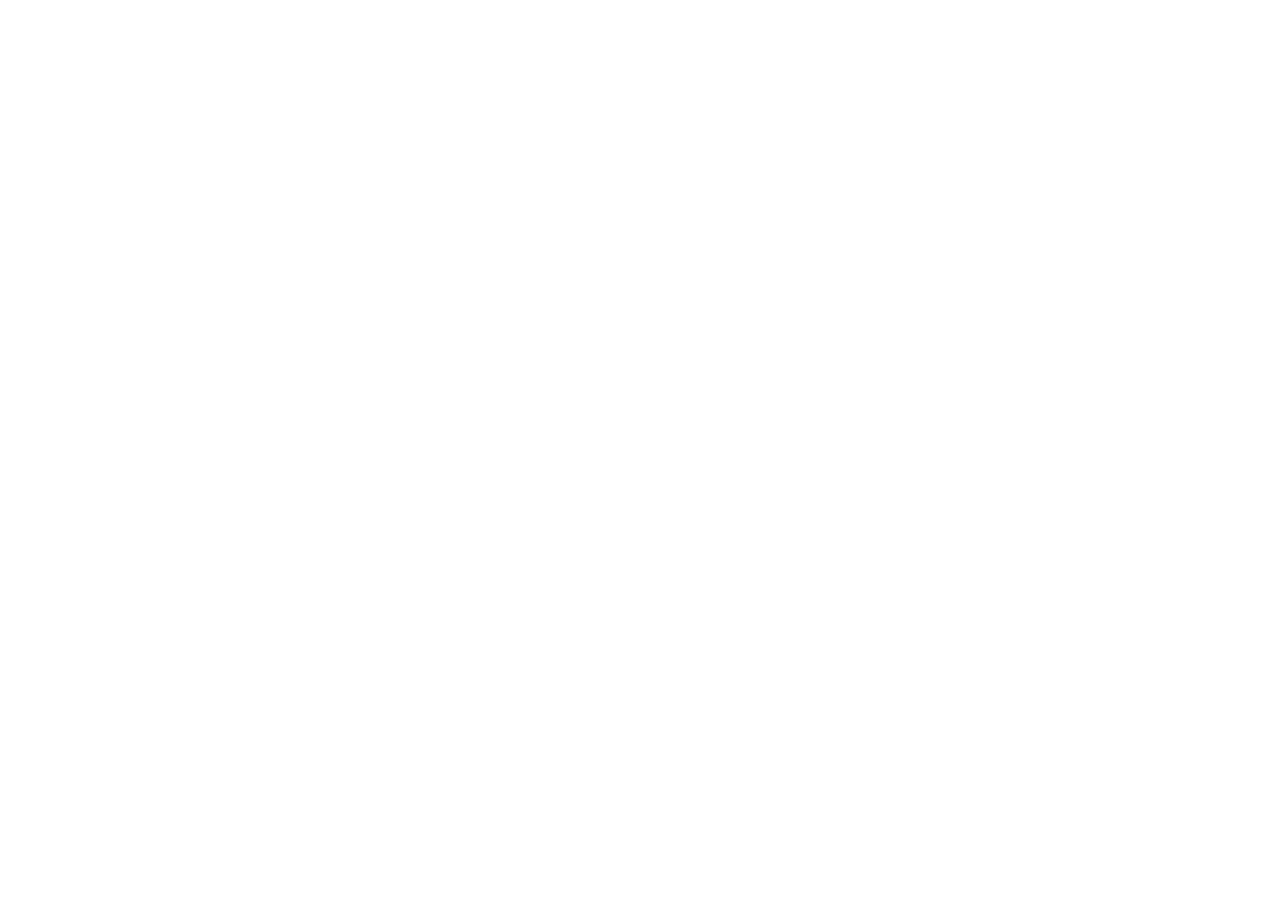
==== index.html @ 3c035874 "大事件项目初始化2" ====
<!DOCTYPE html>
<html lang="en">

<head>
    <meta charset="UTF-8">
    <meta name="viewport" content="width=device-width, initial-scale=1.0">
    <title>大事件之后台首页</title>
</head>

<body>

</body>

</html>
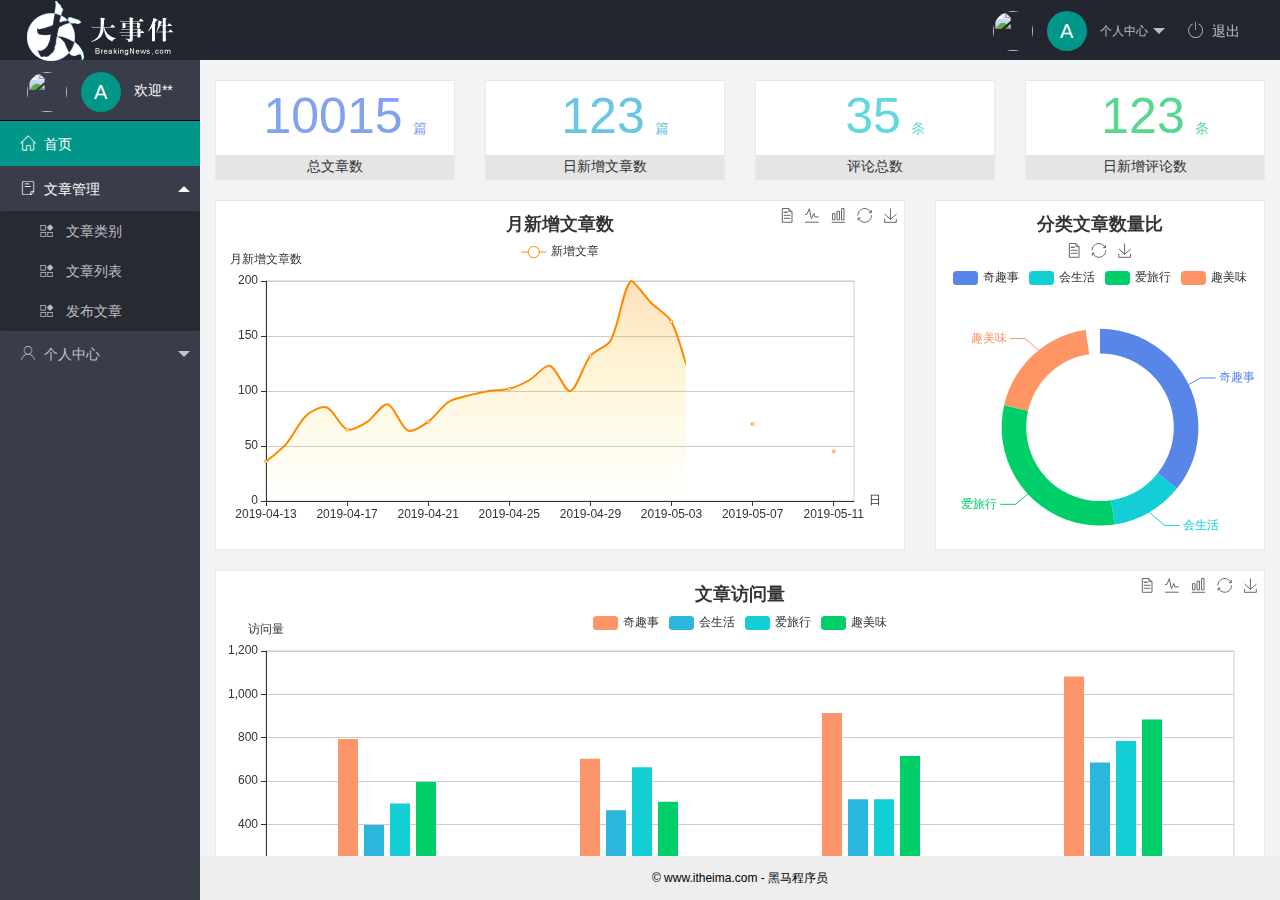
==== commit 5c7ba677: "后台首页完成" ====
--- a/index.html
+++ b/index.html
@@ -1,14 +1,91 @@
 <!DOCTYPE html>
-<html lang="en">
+<html>
 
 <head>
-    <meta charset="UTF-8">
-    <meta name="viewport" content="width=device-width, initial-scale=1.0">
-    <title>大事件之后台首页</title>
+  <meta charset="utf-8">
+  <meta name="viewport" content="width=device-width, initial-scale=1, maximum-scale=1">
+  <title>大事件之后台首页</title>
+  <!-- 导入layui的css -->
+  <link rel="stylesheet" href="/assets/lib/layui/css/layui.css">
+  <!-- 导入icon图标 -->
+  <link rel="stylesheet" href="/assets/fonts/iconfont.css">
+  <!-- 导入自己的css -->
+  <link rel="stylesheet" href="/assets/css/index.css">
 </head>
 
-<body>
+<body class="layui-layout-body">
+  <div class="layui-layout layui-layout-admin">
+    <div class="layui-header">
+      <div class="layui-logo">
+        <img src="/assets/images/logo.png" alt="">
+      </div>
+      <!-- 头部区域（可配合layui已有的水平导航） -->
 
+      <ul class="layui-nav layui-layout-right">
+        <li class="layui-nav-item">
+          <a href="javascript:;" class="userinfo">
+            <img src="http://t.cn/RCzsdCq" class="layui-nav-img">
+            <span class="text-avatar">A</span>
+            个人中心
+          </a>
+          <dl class="layui-nav-child">
+            <dd><a href="">基本资料</a></dd>
+            <dd><a href="">更换头像</a></dd>
+            <dd><a href="">重置密码</a></dd>
+          </dl>
+        </li>
+        <li class="layui-nav-item"><a href="javascript:;" id="btnLogout"><span
+              class="iconfont icon-tuichu"></span>退出</a></li>
+      </ul>
+    </div>
+
+    <div class="layui-side layui-bg-black">
+      <div class="layui-side-scroll">
+        <!-- 左侧导航区域（可配合layui已有的垂直导航） -->
+        <ul class="layui-nav layui-nav-tree" lay-shrink="all">
+          <div href="javascript:;" class="userinfo">
+            <img src="http://t.cn/RCzsdCq" class="layui-nav-img">
+            <span class="text-avatar">A</span>
+            <span id="welcome">欢迎**</span>
+          </div>
+          <li class="layui-nav-item layui-this"><a href="/home/dashboard.html" target="fm"><span
+                class="iconfont icon-home"></span>首页</a></li>
+          <li class="layui-nav-item layui-nav-itemed">
+            <a class="" href="javascript:;"><span class="iconfont icon-16"></span>文章管理</a>
+            <dl class="layui-nav-child">
+              <dd><a href="javascript:;"><i class="layui-icon layui-icon-app"></i> 文章类别</a></dd>
+              <dd><a href="javascript:;"><i class="layui-icon layui-icon-app"></i> 文章列表</a></dd>
+              <dd><a href="javascript:;"><i class="layui-icon layui-icon-app"></i> 发布文章</a></dd>
+            </dl>
+          </li>
+          <li class="layui-nav-item">
+            <a href="javascript:;"><span class="iconfont icon-user"></span>个人中心</a>
+            <dl class="layui-nav-child">
+              <dd><a href="javascript:;"><i class="layui-icon layui-icon-app"></i> 基本资料</a></dd>
+              <dd><a href="javascript:;"><i class="layui-icon layui-icon-app"></i> 更换头像</a></dd>
+              <dd><a href="javascript:;"><i class="layui-icon layui-icon-app"></i> 重置密码</a></dd>
+            </dl>
+          </li>
+
+
+        </ul>
+      </div>
+    </div>
+
+    <div class="layui-body">
+      <!-- 内容主体区域 -->
+      <iframe name="fm" src="/home/dashboard.html" frameborder="0"></iframe>
+    </div>
+
+    <div class="layui-footer">
+      <!-- 底部固定区域 -->
+      © www.itheima.com - 黑马程序员
+    </div>
+  </div>
+  <script src="/assets/lib/layui/layui.all.js"></script>
+  <script src="/assets/lib/jquery.js"></script>
+  <script src="/assets/js/baseAPI.js"></script>
+  <script src="/assets/js/index.js"></script>
 </body>
 
 </html>--- a/assets/lib/layui/css/layui.css
+++ b/assets/lib/layui/css/layui.css
@@ -0,0 +1,2 @@
+/** layui-v2.5.5 MIT License By https://www.layui.com */
+ .layui-inline,img{display:inline-block;vertical-align:middle}h1,h2,h3,h4,h5,h6{font-weight:400}.layui-edge,.layui-header,.layui-inline,.layui-main{position:relative}.layui-body,.layui-edge,.layui-elip{overflow:hidden}.layui-btn,.layui-edge,.layui-inline,img{vertical-align:middle}.layui-btn,.layui-disabled,.layui-icon,.layui-unselect{-moz-user-select:none;-webkit-user-select:none;-ms-user-select:none}.layui-elip,.layui-form-checkbox span,.layui-form-pane .layui-form-label{text-overflow:ellipsis;white-space:nowrap}.layui-breadcrumb,.layui-tree-btnGroup{visibility:hidden}blockquote,body,button,dd,div,dl,dt,form,h1,h2,h3,h4,h5,h6,input,li,ol,p,pre,td,textarea,th,ul{margin:0;padding:0;-webkit-tap-highlight-color:rgba(0,0,0,0)}a:active,a:hover{outline:0}img{border:none}li{list-style:none}table{border-collapse:collapse;border-spacing:0}h4,h5,h6{font-size:100%}button,input,optgroup,option,select,textarea{font-family:inherit;font-size:inherit;font-style:inherit;font-weight:inherit;outline:0}pre{white-space:pre-wrap;white-space:-moz-pre-wrap;white-space:-pre-wrap;white-space:-o-pre-wrap;word-wrap:break-word}body{line-height:24px;font:14px Helvetica Neue,Helvetica,PingFang SC,Tahoma,Arial,sans-serif}hr{height:1px;margin:10px 0;border:0;clear:both}a{color:#333;text-decoration:none}a:hover{color:#777}a cite{font-style:normal;*cursor:pointer}.layui-border-box,.layui-border-box *{box-sizing:border-box}.layui-box,.layui-box *{box-sizing:content-box}.layui-clear{clear:both;*zoom:1}.layui-clear:after{content:'\20';clear:both;*zoom:1;display:block;height:0}.layui-inline{*display:inline;*zoom:1}.layui-edge{display:inline-block;width:0;height:0;border-width:6px;border-style:dashed;border-color:transparent}.layui-edge-top{top:-4px;border-bottom-color:#999;border-bottom-style:solid}.layui-edge-right{border-left-color:#999;border-left-style:solid}.layui-edge-bottom{top:2px;border-top-color:#999;border-top-style:solid}.layui-edge-left{border-right-color:#999;border-right-style:solid}.layui-disabled,.layui-disabled:hover{color:#d2d2d2!important;cursor:not-allowed!important}.layui-circle{border-radius:100%}.layui-show{display:block!important}.layui-hide{display:none!important}@font-face{font-family:layui-icon;src:url(../font/iconfont.eot?v=250);src:url(../font/iconfont.eot?v=250#iefix) format('embedded-opentype'),url(../font/iconfont.woff2?v=250) format('woff2'),url(../font/iconfont.woff?v=250) format('woff'),url(../font/iconfont.ttf?v=250) format('truetype'),url(../font/iconfont.svg?v=250#layui-icon) format('svg')}.layui-icon{font-family:layui-icon!important;font-size:16px;font-style:normal;-webkit-font-smoothing:antialiased;-moz-osx-font-smoothing:grayscale}.layui-icon-reply-fill:before{content:"\e611"}.layui-icon-set-fill:before{content:"\e614"}.layui-icon-menu-fill:before{content:"\e60f"}.layui-icon-search:before{content:"\e615"}.layui-icon-share:before{content:"\e641"}.layui-icon-set-sm:before{content:"\e620"}.layui-icon-engine:before{content:"\e628"}.layui-icon-close:before{content:"\1006"}.layui-icon-close-fill:before{content:"\1007"}.layui-icon-chart-screen:before{content:"\e629"}.layui-icon-star:before{content:"\e600"}.layui-icon-circle-dot:before{content:"\e617"}.layui-icon-chat:before{content:"\e606"}.layui-icon-release:before{content:"\e609"}.layui-icon-list:before{content:"\e60a"}.layui-icon-chart:before{content:"\e62c"}.layui-icon-ok-circle:before{content:"\1005"}.layui-icon-layim-theme:before{content:"\e61b"}.layui-icon-table:before{content:"\e62d"}.layui-icon-right:before{content:"\e602"}.layui-icon-left:before{content:"\e603"}.layui-icon-cart-simple:before{content:"\e698"}.layui-icon-face-cry:before{content:"\e69c"}.layui-icon-face-smile:before{content:"\e6af"}.layui-icon-survey:before{content:"\e6b2"}.layui-icon-tree:before{content:"\e62e"}.layui-icon-upload-circle:before{content:"\e62f"}.layui-icon-add-circle:before{content:"\e61f"}.layui-icon-download-circle:before{content:"\e601"}.layui-icon-templeate-1:before{content:"\e630"}.layui-icon-util:before{content:"\e631"}.layui-icon-face-surprised:before{content:"\e664"}.layui-icon-edit:before{content:"\e642"}.layui-icon-speaker:before{content:"\e645"}.layui-icon-down:before{content:"\e61a"}.layui-icon-file:before{content:"\e621"}.layui-icon-layouts:before{content:"\e632"}.layui-icon-rate-half:before{content:"\e6c9"}.layui-icon-add-circle-fine:before{content:"\e608"}.layui-icon-prev-circle:before{content:"\e633"}.layui-icon-read:before{content:"\e705"}.layui-icon-404:before{content:"\e61c"}.layui-icon-carousel:before{content:"\e634"}.layui-icon-help:before{content:"\e607"}.layui-icon-code-circle:before{content:"\e635"}.layui-icon-water:before{content:"\e636"}.layui-icon-username:before{content:"\e66f"}.layui-icon-find-fill:before{content:"\e670"}.layui-icon-about:before{content:"\e60b"}.layui-icon-location:before{content:"\e715"}.layui-icon-up:before{content:"\e619"}.layui-icon-pause:before{content:"\e651"}.layui-icon-date:before{content:"\e637"}.layui-icon-layim-uploadfile:before{content:"\e61d"}.layui-icon-delete:before{content:"\e640"}.layui-icon-play:before{content:"\e652"}.layui-icon-top:before{content:"\e604"}.layui-icon-friends:before{content:"\e612"}.layui-icon-refresh-3:before{content:"\e9aa"}.layui-icon-ok:before{content:"\e605"}.layui-icon-layer:before{content:"\e638"}.layui-icon-face-smile-fine:before{content:"\e60c"}.layui-icon-dollar:before{content:"\e659"}.layui-icon-group:before{content:"\e613"}.layui-icon-layim-download:before{content:"\e61e"}.layui-icon-picture-fine:before{content:"\e60d"}.layui-icon-link:before{content:"\e64c"}.layui-icon-diamond:before{content:"\e735"}.layui-icon-log:before{content:"\e60e"}.layui-icon-rate-solid:before{content:"\e67a"}.layui-icon-fonts-del:before{content:"\e64f"}.layui-icon-unlink:before{content:"\e64d"}.layui-icon-fonts-clear:before{content:"\e639"}.layui-icon-triangle-r:before{content:"\e623"}.layui-icon-circle:before{content:"\e63f"}.layui-icon-radio:before{content:"\e643"}.layui-icon-align-center:before{content:"\e647"}.layui-icon-align-right:before{content:"\e648"}.layui-icon-align-left:before{content:"\e649"}.layui-icon-loading-1:before{content:"\e63e"}.layui-icon-return:before{content:"\e65c"}.layui-icon-fonts-strong:before{content:"\e62b"}.layui-icon-upload:before{content:"\e67c"}.layui-icon-dialogue:before{content:"\e63a"}.layui-icon-video:before{content:"\e6ed"}.layui-icon-headset:before{content:"\e6fc"}.layui-icon-cellphone-fine:before{content:"\e63b"}.layui-icon-add-1:before{content:"\e654"}.layui-icon-face-smile-b:before{content:"\e650"}.layui-icon-fonts-html:before{content:"\e64b"}.layui-icon-form:before{content:"\e63c"}.layui-icon-cart:before{content:"\e657"}.layui-icon-camera-fill:before{content:"\e65d"}.layui-icon-tabs:before{content:"\e62a"}.layui-icon-fonts-code:before{content:"\e64e"}.layui-icon-fire:before{content:"\e756"}.layui-icon-set:before{content:"\e716"}.layui-icon-fonts-u:before{content:"\e646"}.layui-icon-triangle-d:before{content:"\e625"}.layui-icon-tips:before{content:"\e702"}.layui-icon-picture:before{content:"\e64a"}.layui-icon-more-vertical:before{content:"\e671"}.layui-icon-flag:before{content:"\e66c"}.layui-icon-loading:before{content:"\e63d"}.layui-icon-fonts-i:before{content:"\e644"}.layui-icon-refresh-1:before{content:"\e666"}.layui-icon-rmb:before{content:"\e65e"}.layui-icon-home:before{content:"\e68e"}.layui-icon-user:before{content:"\e770"}.layui-icon-notice:before{content:"\e667"}.layui-icon-login-weibo:before{content:"\e675"}.layui-icon-voice:before{content:"\e688"}.layui-icon-upload-drag:before{content:"\e681"}.layui-icon-login-qq:before{content:"\e676"}.layui-icon-snowflake:before{content:"\e6b1"}.layui-icon-file-b:before{content:"\e655"}.layui-icon-template:before{content:"\e663"}.layui-icon-auz:before{content:"\e672"}.layui-icon-console:before{content:"\e665"}.layui-icon-app:before{content:"\e653"}.layui-icon-prev:before{content:"\e65a"}.layui-icon-website:before{content:"\e7ae"}.layui-icon-next:before{content:"\e65b"}.layui-icon-component:before{content:"\e857"}.layui-icon-more:before{content:"\e65f"}.layui-icon-login-wechat:before{content:"\e677"}.layui-icon-shrink-right:before{content:"\e668"}.layui-icon-spread-left:before{content:"\e66b"}.layui-icon-camera:before{content:"\e660"}.layui-icon-note:before{content:"\e66e"}.layui-icon-refresh:before{content:"\e669"}.layui-icon-female:before{content:"\e661"}.layui-icon-male:before{content:"\e662"}.layui-icon-password:before{content:"\e673"}.layui-icon-senior:before{content:"\e674"}.layui-icon-theme:before{content:"\e66a"}.layui-icon-tread:before{content:"\e6c5"}.layui-icon-praise:before{content:"\e6c6"}.layui-icon-star-fill:before{content:"\e658"}.layui-icon-rate:before{content:"\e67b"}.layui-icon-template-1:before{content:"\e656"}.layui-icon-vercode:before{content:"\e679"}.layui-icon-cellphone:before{content:"\e678"}.layui-icon-screen-full:before{content:"\e622"}.layui-icon-screen-restore:before{content:"\e758"}.layui-icon-cols:before{content:"\e610"}.layui-icon-export:before{content:"\e67d"}.layui-icon-print:before{content:"\e66d"}.layui-icon-slider:before{content:"\e714"}.layui-icon-addition:before{content:"\e624"}.layui-icon-subtraction:before{content:"\e67e"}.layui-icon-service:before{content:"\e626"}.layui-icon-transfer:before{content:"\e691"}.layui-main{width:1140px;margin:0 auto}.layui-header{z-index:1000;height:60px}.layui-header a:hover{transition:all .5s;-webkit-transition:all .5s}.layui-side{position:fixed;left:0;top:0;bottom:0;z-index:999;width:200px;overflow-x:hidden}.layui-side-scroll{position:relative;width:220px;height:100%;overflow-x:hidden}.layui-body{position:absolute;left:200px;right:0;top:0;bottom:0;z-index:998;width:auto;overflow-y:auto;box-sizing:border-box}.layui-layout-body{overflow:hidden}.layui-layout-admin .layui-header{background-color:#23262E}.layui-layout-admin .layui-side{top:60px;width:200px;overflow-x:hidden}.layui-layout-admin .layui-body{position:fixed;top:60px;bottom:44px}.layui-layout-admin .layui-main{width:auto;margin:0 15px}.layui-layout-admin .layui-footer{position:fixed;left:200px;right:0;bottom:0;height:44px;line-height:44px;padding:0 15px;background-color:#eee}.layui-layout-admin .layui-logo{position:absolute;left:0;top:0;width:200px;height:100%;line-height:60px;text-align:center;color:#009688;font-size:16px}.layui-layout-admin .layui-header .layui-nav{background:0 0}.layui-layout-left{position:absolute!important;left:200px;top:0}.layui-layout-right{position:absolute!important;right:0;top:0}.layui-container{position:relative;margin:0 auto;padding:0 15px;box-sizing:border-box}.layui-fluid{position:relative;margin:0 auto;padding:0 15px}.layui-row:after,.layui-row:before{content:'';display:block;clear:both}.layui-col-lg1,.layui-col-lg10,.layui-col-lg11,.layui-col-lg12,.layui-col-lg2,.layui-col-lg3,.layui-col-lg4,.layui-col-lg5,.layui-col-lg6,.layui-col-lg7,.layui-col-lg8,.layui-col-lg9,.layui-col-md1,.layui-col-md10,.layui-col-md11,.layui-col-md12,.layui-col-md2,.layui-col-md3,.layui-col-md4,.layui-col-md5,.layui-col-md6,.layui-col-md7,.layui-col-md8,.layui-col-md9,.layui-col-sm1,.layui-col-sm10,.layui-col-sm11,.layui-col-sm12,.layui-col-sm2,.layui-col-sm3,.layui-col-sm4,.layui-col-sm5,.layui-col-sm6,.layui-col-sm7,.layui-col-sm8,.layui-col-sm9,.layui-col-xs1,.layui-col-xs10,.layui-col-xs11,.layui-col-xs12,.layui-col-xs2,.layui-col-xs3,.layui-col-xs4,.layui-col-xs5,.layui-col-xs6,.layui-col-xs7,.layui-col-xs8,.layui-col-xs9{position:relative;display:block;box-sizing:border-box}.layui-col-xs1,.layui-col-xs10,.layui-col-xs11,.layui-col-xs12,.layui-col-xs2,.layui-col-xs3,.layui-col-xs4,.layui-col-xs5,.layui-col-xs6,.layui-col-xs7,.layui-col-xs8,.layui-col-xs9{float:left}.layui-col-xs1{width:8.33333333%}.layui-col-xs2{width:16.66666667%}.layui-col-xs3{width:25%}.layui-col-xs4{width:33.33333333%}.layui-col-xs5{width:41.66666667%}.layui-col-xs6{width:50%}.layui-col-xs7{width:58.33333333%}.layui-col-xs8{width:66.66666667%}.layui-col-xs9{width:75%}.layui-col-xs10{width:83.33333333%}.layui-col-xs11{width:91.66666667%}.layui-col-xs12{width:100%}.layui-col-xs-offset1{margin-left:8.33333333%}.layui-col-xs-offset2{margin-left:16.66666667%}.layui-col-xs-offset3{margin-left:25%}.layui-col-xs-offset4{margin-left:33.33333333%}.layui-col-xs-offset5{margin-left:41.66666667%}.layui-col-xs-offset6{margin-left:50%}.layui-col-xs-offset7{margin-left:58.33333333%}.layui-col-xs-offset8{margin-left:66.66666667%}.layui-col-xs-offset9{margin-left:75%}.layui-col-xs-offset10{margin-left:83.33333333%}.layui-col-xs-offset11{margin-left:91.66666667%}.layui-col-xs-offset12{margin-left:100%}@media screen and (max-width:768px){.layui-hide-xs{display:none!important}.layui-show-xs-block{display:block!important}.layui-show-xs-inline{display:inline!important}.layui-show-xs-inline-block{display:inline-block!important}}@media screen and (min-width:768px){.layui-container{width:750px}.layui-hide-sm{display:none!important}.layui-show-sm-block{display:block!important}.layui-show-sm-inline{display:inline!important}.layui-show-sm-inline-block{display:inline-block!important}.layui-col-sm1,.layui-col-sm10,.layui-col-sm11,.layui-col-sm12,.layui-col-sm2,.layui-col-sm3,.layui-col-sm4,.layui-col-sm5,.layui-col-sm6,.layui-col-sm7,.layui-col-sm8,.layui-col-sm9{float:left}.layui-col-sm1{width:8.33333333%}.layui-col-sm2{width:16.66666667%}.layui-col-sm3{width:25%}.layui-col-sm4{width:33.33333333%}.layui-col-sm5{width:41.66666667%}.layui-col-sm6{width:50%}.layui-col-sm7{width:58.33333333%}.layui-col-sm8{width:66.66666667%}.layui-col-sm9{width:75%}.layui-col-sm10{width:83.33333333%}.layui-col-sm11{width:91.66666667%}.layui-col-sm12{width:100%}.layui-col-sm-offset1{margin-left:8.33333333%}.layui-col-sm-offset2{margin-left:16.66666667%}.layui-col-sm-offset3{margin-left:25%}.layui-col-sm-offset4{margin-left:33.33333333%}.layui-col-sm-offset5{margin-left:41.66666667%}.layui-col-sm-offset6{margin-left:50%}.layui-col-sm-offset7{margin-left:58.33333333%}.layui-col-sm-offset8{margin-left:66.66666667%}.layui-col-sm-offset9{margin-left:75%}.layui-col-sm-offset10{margin-left:83.33333333%}.layui-col-sm-offset11{margin-left:91.66666667%}.layui-col-sm-offset12{margin-left:100%}}@media screen and (min-width:992px){.layui-container{width:970px}.layui-hide-md{display:none!important}.layui-show-md-block{display:block!important}.layui-show-md-inline{display:inline!important}.layui-show-md-inline-block{display:inline-block!important}.layui-col-md1,.layui-col-md10,.layui-col-md11,.layui-col-md12,.layui-col-md2,.layui-col-md3,.layui-col-md4,.layui-col-md5,.layui-col-md6,.layui-col-md7,.layui-col-md8,.layui-col-md9{float:left}.layui-col-md1{width:8.33333333%}.layui-col-md2{width:16.66666667%}.layui-col-md3{width:25%}.layui-col-md4{width:33.33333333%}.layui-col-md5{width:41.66666667%}.layui-col-md6{width:50%}.layui-col-md7{width:58.33333333%}.layui-col-md8{width:66.66666667%}.layui-col-md9{width:75%}.layui-col-md10{width:83.33333333%}.layui-col-md11{width:91.66666667%}.layui-col-md12{width:100%}.layui-col-md-offset1{margin-left:8.33333333%}.layui-col-md-offset2{margin-left:16.66666667%}.layui-col-md-offset3{margin-left:25%}.layui-col-md-offset4{margin-left:33.33333333%}.layui-col-md-offset5{margin-left:41.66666667%}.layui-col-md-offset6{margin-left:50%}.layui-col-md-offset7{margin-left:58.33333333%}.layui-col-md-offset8{margin-left:66.66666667%}.layui-col-md-offset9{margin-left:75%}.layui-col-md-offset10{margin-left:83.33333333%}.layui-col-md-offset11{margin-left:91.66666667%}.layui-col-md-offset12{margin-left:100%}}@media screen and (min-width:1200px){.layui-container{width:1170px}.layui-hide-lg{display:none!important}.layui-show-lg-block{display:block!important}.layui-show-lg-inline{display:inline!important}.layui-show-lg-inline-block{display:inline-block!important}.layui-col-lg1,.layui-col-lg10,.layui-col-lg11,.layui-col-lg12,.layui-col-lg2,.layui-col-lg3,.layui-col-lg4,.layui-col-lg5,.layui-col-lg6,.layui-col-lg7,.layui-col-lg8,.layui-col-lg9{float:left}.layui-col-lg1{width:8.33333333%}.layui-col-lg2{width:16.66666667%}.layui-col-lg3{width:25%}.layui-col-lg4{width:33.33333333%}.layui-col-lg5{width:41.66666667%}.layui-col-lg6{width:50%}.layui-col-lg7{width:58.33333333%}.layui-col-lg8{width:66.66666667%}.layui-col-lg9{width:75%}.layui-col-lg10{width:83.33333333%}.layui-col-lg11{width:91.66666667%}.layui-col-lg12{width:100%}.layui-col-lg-offset1{margin-left:8.33333333%}.layui-col-lg-offset2{margin-left:16.66666667%}.layui-col-lg-offset3{margin-left:25%}.layui-col-lg-offset4{margin-left:33.33333333%}.layui-col-lg-offset5{margin-left:41.66666667%}.layui-col-lg-offset6{margin-left:50%}.layui-col-lg-offset7{margin-left:58.33333333%}.layui-col-lg-offset8{margin-left:66.66666667%}.layui-col-lg-offset9{margin-left:75%}.layui-col-lg-offset10{margin-left:83.33333333%}.layui-col-lg-offset11{margin-left:91.66666667%}.layui-col-lg-offset12{margin-left:100%}}.layui-col-space1{margin:-.5px}.layui-col-space1>*{padding:.5px}.layui-col-space3{margin:-1.5px}.layui-col-space3>*{padding:1.5px}.layui-col-space5{margin:-2.5px}.layui-col-space5>*{padding:2.5px}.layui-col-space8{margin:-3.5px}.layui-col-space8>*{padding:3.5px}.layui-col-space10{margin:-5px}.layui-col-space10>*{padding:5px}.layui-col-space12{margin:-6px}.layui-col-space12>*{padding:6px}.layui-col-space15{margin:-7.5px}.layui-col-space15>*{padding:7.5px}.layui-col-space18{margin:-9px}.layui-col-space18>*{padding:9px}.layui-col-space20{margin:-10px}.layui-col-space20>*{padding:10px}.layui-col-space22{margin:-11px}.layui-col-space22>*{padding:11px}.layui-col-space25{margin:-12.5px}.layui-col-space25>*{padding:12.5px}.layui-col-space30{margin:-15px}.layui-col-space30>*{padding:15px}.layui-btn,.layui-input,.layui-select,.layui-textarea,.layui-upload-button{outline:0;-webkit-appearance:none;transition:all .3s;-webkit-transition:all .3s;box-sizing:border-box}.layui-elem-quote{margin-bottom:10px;padding:15px;line-height:22px;border-left:5px solid #009688;border-radius:0 2px 2px 0;background-color:#f2f2f2}.layui-quote-nm{border-style:solid;border-width:1px 1px 1px 5px;background:0 0}.layui-elem-field{margin-bottom:10px;padding:0;border-width:1px;border-style:solid}.layui-elem-field legend{margin-left:20px;padding:0 10px;font-size:20px;font-weight:300}.layui-field-title{margin:10px 0 20px;border-width:1px 0 0}.layui-field-box{padding:10px 15px}.layui-field-title .layui-field-box{padding:10px 0}.layui-progress{position:relative;height:6px;border-radius:20px;background-color:#e2e2e2}.layui-progress-bar{position:absolute;left:0;top:0;width:0;max-width:100%;height:6px;border-radius:20px;text-align:right;background-color:#5FB878;transition:all .3s;-webkit-transition:all .3s}.layui-progress-big,.layui-progress-big .layui-progress-bar{height:18px;line-height:18px}.layui-progress-text{position:relative;top:-20px;line-height:18px;font-size:12px;color:#666}.layui-progress-big .layui-progress-text{position:static;padding:0 10px;color:#fff}.layui-collapse{border-width:1px;border-style:solid;border-radius:2px}.layui-colla-content,.layui-colla-item{border-top-width:1px;border-top-style:solid}.layui-colla-item:first-child{border-top:none}.layui-colla-title{position:relative;height:42px;line-height:42px;padding:0 15px 0 35px;color:#333;background-color:#f2f2f2;cursor:pointer;font-size:14px;overflow:hidden}.layui-colla-content{display:none;padding:10px 15px;line-height:22px;color:#666}.layui-colla-icon{position:absolute;left:15px;top:0;font-size:14px}.layui-card{margin-bottom:15px;border-radius:2px;background-color:#fff;box-shadow:0 1px 2px 0 rgba(0,0,0,.05)}.layui-card:last-child{margin-bottom:0}.layui-card-header{position:relative;height:42px;line-height:42px;padding:0 15px;border-bottom:1px solid #f6f6f6;color:#333;border-radius:2px 2px 0 0;font-size:14px}.layui-bg-black,.layui-bg-blue,.layui-bg-cyan,.layui-bg-green,.layui-bg-orange,.layui-bg-red{color:#fff!important}.layui-card-body{position:relative;padding:10px 15px;line-height:24px}.layui-card-body[pad15]{padding:15px}.layui-card-body[pad20]{padding:20px}.layui-card-body .layui-table{margin:5px 0}.layui-card .layui-tab{margin:0}.layui-panel-window{position:relative;padding:15px;border-radius:0;border-top:5px solid #E6E6E6;background-color:#fff}.layui-auxiliar-moving{position:fixed;left:0;right:0;top:0;bottom:0;width:100%;height:100%;background:0 0;z-index:9999999999}.layui-form-label,.layui-form-mid,.layui-form-select,.layui-input-block,.layui-input-inline,.layui-textarea{position:relative}.layui-bg-red{background-color:#FF5722!important}.layui-bg-orange{background-color:#FFB800!important}.layui-bg-green{background-color:#009688!important}.layui-bg-cyan{background-color:#2F4056!important}.layui-bg-blue{background-color:#1E9FFF!important}.layui-bg-black{background-color:#393D49!important}.layui-bg-gray{background-color:#eee!important;color:#666!important}.layui-badge-rim,.layui-colla-content,.layui-colla-item,.layui-collapse,.layui-elem-field,.layui-form-pane .layui-form-item[pane],.layui-form-pane .layui-form-label,.layui-input,.layui-layedit,.layui-layedit-tool,.layui-quote-nm,.layui-select,.layui-tab-bar,.layui-tab-card,.layui-tab-title,.layui-tab-title .layui-this:after,.layui-textarea{border-color:#e6e6e6}.layui-timeline-item:before,hr{background-color:#e6e6e6}.layui-text{line-height:22px;font-size:14px;color:#666}.layui-text h1,.layui-text h2,.layui-text h3{font-weight:500;color:#333}.layui-text h1{font-size:30px}.layui-text h2{font-size:24px}.layui-text h3{font-size:18px}.layui-text a:not(.layui-btn){color:#01AAED}.layui-text a:not(.layui-btn):hover{text-decoration:underline}.layui-text ul{padding:5px 0 5px 15px}.layui-text ul li{margin-top:5px;list-style-type:disc}.layui-text em,.layui-word-aux{color:#999!important;padding:0 5px!important}.layui-btn{display:inline-block;height:38px;line-height:38px;padding:0 18px;background-color:#009688;color:#fff;white-space:nowrap;text-align:center;font-size:14px;border:none;border-radius:2px;cursor:pointer}.layui-btn:hover{opacity:.8;filter:alpha(opacity=80);color:#fff}.layui-btn:active{opacity:1;filter:alpha(opacity=100)}.layui-btn+.layui-btn{margin-left:10px}.layui-btn-container{font-size:0}.layui-btn-container .layui-btn{margin-right:10px;margin-bottom:10px}.layui-btn-container .layui-btn+.layui-btn{margin-left:0}.layui-table .layui-btn-container .layui-btn{margin-bottom:9px}.layui-btn-radius{border-radius:100px}.layui-btn .layui-icon{margin-right:3px;font-size:18px;vertical-align:bottom;vertical-align:middle\9}.layui-btn-primary{border:1px solid #C9C9C9;background-color:#fff;color:#555}.layui-btn-primary:hover{border-color:#009688;color:#333}.layui-btn-normal{background-color:#1E9FFF}.layui-btn-warm{background-color:#FFB800}.layui-btn-danger{background-color:#FF5722}.layui-btn-checked{background-color:#5FB878}.layui-btn-disabled,.layui-btn-disabled:active,.layui-btn-disabled:hover{border:1px solid #e6e6e6;background-color:#FBFBFB;color:#C9C9C9;cursor:not-allowed;opacity:1}.layui-btn-lg{height:44px;line-height:44px;padding:0 25px;font-size:16px}.layui-btn-sm{height:30px;line-height:30px;padding:0 10px;font-size:12px}.layui-btn-sm i{font-size:16px!important}.layui-btn-xs{height:22px;line-height:22px;padding:0 5px;font-size:12px}.layui-btn-xs i{font-size:14px!important}.layui-btn-group{display:inline-block;vertical-align:middle;font-size:0}.layui-btn-group .layui-btn{margin-left:0!important;margin-right:0!important;border-left:1px solid rgba(255,255,255,.5);border-radius:0}.layui-btn-group .layui-btn-primary{border-left:none}.layui-btn-group .layui-btn-primary:hover{border-color:#C9C9C9;color:#009688}.layui-btn-group .layui-btn:first-child{border-left:none;border-radius:2px 0 0 2px}.layui-btn-group .layui-btn-primary:first-child{border-left:1px solid #c9c9c9}.layui-btn-group .layui-btn:last-child{border-radius:0 2px 2px 0}.layui-btn-group .layui-btn+.layui-btn{margin-left:0}.layui-btn-group+.layui-btn-group{margin-left:10px}.layui-btn-fluid{width:100%}.layui-input,.layui-select,.layui-textarea{height:38px;line-height:1.3;line-height:38px\9;border-width:1px;border-style:solid;background-color:#fff;border-radius:2px}.layui-input::-webkit-input-placeholder,.layui-select::-webkit-input-placeholder,.layui-textarea::-webkit-input-placeholder{line-height:1.3}.layui-input,.layui-textarea{display:block;width:100%;padding-left:10px}.layui-input:hover,.layui-textarea:hover{border-color:#D2D2D2!important}.layui-input:focus,.layui-textarea:focus{border-color:#C9C9C9!important}.layui-textarea{min-height:100px;height:auto;line-height:20px;padding:6px 10px;resize:vertical}.layui-select{padding:0 10px}.layui-form input[type=checkbox],.layui-form input[type=radio],.layui-form select{display:none}.layui-form [lay-ignore]{display:initial}.layui-form-item{margin-bottom:15px;clear:both;*zoom:1}.layui-form-item:after{content:'\20';clear:both;*zoom:1;display:block;height:0}.layui-form-label{float:left;display:block;padding:9px 15px;width:80px;font-weight:400;line-height:20px;text-align:right}.layui-form-label-col{display:block;float:none;padding:9px 0;line-height:20px;text-align:left}.layui-form-item .layui-inline{margin-bottom:5px;margin-right:10px}.layui-input-block{margin-left:110px;min-height:36px}.layui-input-inline{display:inline-block;vertical-align:middle}.layui-form-item .layui-input-inline{float:left;width:190px;margin-right:10px}.layui-form-text .layui-input-inline{width:auto}.layui-form-mid{float:left;display:block;padding:9px 0!important;line-height:20px;margin-right:10px}.layui-form-danger+.layui-form-select .layui-input,.layui-form-danger:focus{border-color:#FF5722!important}.layui-form-select .layui-input{padding-right:30px;cursor:pointer}.layui-form-select .layui-edge{position:absolute;right:10px;top:50%;margin-top:-3px;cursor:pointer;border-width:6px;border-top-color:#c2c2c2;border-top-style:solid;transition:all .3s;-webkit-transition:all .3s}.layui-form-select dl{display:none;position:absolute;left:0;top:42px;padding:5px 0;z-index:899;min-width:100%;border:1px solid #d2d2d2;max-height:300px;overflow-y:auto;background-color:#fff;border-radius:2px;box-shadow:0 2px 4px rgba(0,0,0,.12);box-sizing:border-box}.layui-form-select dl dd,.layui-form-select dl dt{padding:0 10px;line-height:36px;white-space:nowrap;overflow:hidden;text-overflow:ellipsis}.layui-form-select dl dt{font-size:12px;color:#999}.layui-form-select dl dd{cursor:pointer}.layui-form-select dl dd:hover{background-color:#f2f2f2;-webkit-transition:.5s all;transition:.5s all}.layui-form-select .layui-select-group dd{padding-left:20px}.layui-form-select dl dd.layui-select-tips{padding-left:10px!important;color:#999}.layui-form-select dl dd.layui-this{background-color:#5FB878;color:#fff}.layui-form-checkbox,.layui-form-select dl dd.layui-disabled{background-color:#fff}.layui-form-selected dl{display:block}.layui-form-checkbox,.layui-form-checkbox *,.layui-form-switch{display:inline-block;vertical-align:middle}.layui-form-selected .layui-edge{margin-top:-9px;-webkit-transform:rotate(180deg);transform:rotate(180deg);margin-top:-3px\9}:root .layui-form-selected .layui-edge{margin-top:-9px\0/IE9}.layui-form-selectup dl{top:auto;bottom:42px}.layui-select-none{margin:5px 0;text-align:center;color:#999}.layui-select-disabled .layui-disabled{border-color:#eee!important}.layui-select-disabled .layui-edge{border-top-color:#d2d2d2}.layui-form-checkbox{position:relative;height:30px;line-height:30px;margin-right:10px;padding-right:30px;cursor:pointer;font-size:0;-webkit-transition:.1s linear;transition:.1s linear;box-sizing:border-box}.layui-form-checkbox span{padding:0 10px;height:100%;font-size:14px;border-radius:2px 0 0 2px;background-color:#d2d2d2;color:#fff;overflow:hidden}.layui-form-checkbox:hover span{background-color:#c2c2c2}.layui-form-checkbox i{position:absolute;right:0;top:0;width:30px;height:28px;border:1px solid #d2d2d2;border-left:none;border-radius:0 2px 2px 0;color:#fff;font-size:20px;text-align:center}.layui-form-checkbox:hover i{border-color:#c2c2c2;color:#c2c2c2}.layui-form-checked,.layui-form-checked:hover{border-color:#5FB878}.layui-form-checked span,.layui-form-checked:hover span{background-color:#5FB878}.layui-form-checked i,.layui-form-checked:hover i{color:#5FB878}.layui-form-item .layui-form-checkbox{margin-top:4px}.layui-form-checkbox[lay-skin=primary]{height:auto!important;line-height:normal!important;min-width:18px;min-height:18px;border:none!important;margin-right:0;padding-left:28px;padding-right:0;background:0 0}.layui-form-checkbox[lay-skin=primary] span{padding-left:0;padding-right:15px;line-height:18px;background:0 0;color:#666}.layui-form-checkbox[lay-skin=primary] i{right:auto;left:0;width:16px;height:16px;line-height:16px;border:1px solid #d2d2d2;font-size:12px;border-radius:2px;background-color:#fff;-webkit-transition:.1s linear;transition:.1s linear}.layui-form-checkbox[lay-skin=primary]:hover i{border-color:#5FB878;color:#fff}.layui-form-checked[lay-skin=primary] i{border-color:#5FB878!important;background-color:#5FB878;color:#fff}.layui-checkbox-disbaled[lay-skin=primary] span{background:0 0!important;color:#c2c2c2}.layui-checkbox-disbaled[lay-skin=primary]:hover i{border-color:#d2d2d2}.layui-form-item .layui-form-checkbox[lay-skin=primary]{margin-top:10px}.layui-form-switch{position:relative;height:22px;line-height:22px;min-width:35px;padding:0 5px;margin-top:8px;border:1px solid #d2d2d2;border-radius:20px;cursor:pointer;background-color:#fff;-webkit-transition:.1s linear;transition:.1s linear}.layui-form-switch i{position:absolute;left:5px;top:3px;width:16px;height:16px;border-radius:20px;background-color:#d2d2d2;-webkit-transition:.1s linear;transition:.1s linear}.layui-form-switch em{position:relative;top:0;width:25px;margin-left:21px;padding:0!important;text-align:center!important;color:#999!important;font-style:normal!important;font-size:12px}.layui-form-onswitch{border-color:#5FB878;background-color:#5FB878}.layui-checkbox-disbaled,.layui-checkbox-disbaled i{border-color:#e2e2e2!important}.layui-form-onswitch i{left:100%;margin-left:-21px;background-color:#fff}.layui-form-onswitch em{margin-left:5px;margin-right:21px;color:#fff!important}.layui-checkbox-disbaled span{background-color:#e2e2e2!important}.layui-checkbox-disbaled:hover i{color:#fff!important}[lay-radio]{display:none}.layui-form-radio,.layui-form-radio *{display:inline-block;vertical-align:middle}.layui-form-radio{line-height:28px;margin:6px 10px 0 0;padding-right:10px;cursor:pointer;font-size:0}.layui-form-radio *{font-size:14px}.layui-form-radio>i{margin-right:8px;font-size:22px;color:#c2c2c2}.layui-form-radio>i:hover,.layui-form-radioed>i{color:#5FB878}.layui-radio-disbaled>i{color:#e2e2e2!important}.layui-form-pane .layui-form-label{width:110px;padding:8px 15px;height:38px;line-height:20px;border-width:1px;border-style:solid;border-radius:2px 0 0 2px;text-align:center;background-color:#FBFBFB;overflow:hidden;box-sizing:border-box}.layui-form-pane .layui-input-inline{margin-left:-1px}.layui-form-pane .layui-input-block{margin-left:110px;left:-1px}.layui-form-pane .layui-input{border-radius:0 2px 2px 0}.layui-form-pane .layui-form-text .layui-form-label{float:none;width:100%;border-radius:2px;box-sizing:border-box;text-align:left}.layui-form-pane .layui-form-text .layui-input-inline{display:block;margin:0;top:-1px;clear:both}.layui-form-pane .layui-form-text .layui-input-block{margin:0;left:0;top:-1px}.layui-form-pane .layui-form-text .layui-textarea{min-height:100px;border-radius:0 0 2px 2px}.layui-form-pane .layui-form-checkbox{margin:4px 0 4px 10px}.layui-form-pane .layui-form-radio,.layui-form-pane .layui-form-switch{margin-top:6px;margin-left:10px}.layui-form-pane .layui-form-item[pane]{position:relative;border-width:1px;border-style:solid}.layui-form-pane .layui-form-item[pane] .layui-form-label{position:absolute;left:0;top:0;height:100%;border-width:0 1px 0 0}.layui-form-pane .layui-form-item[pane] .layui-input-inline{margin-left:110px}@media screen and (max-width:450px){.layui-form-item .layui-form-label{text-overflow:ellipsis;overflow:hidden;white-space:nowrap}.layui-form-item .layui-inline{display:block;margin-right:0;margin-bottom:20px;clear:both}.layui-form-item .layui-inline:after{content:'\20';clear:both;display:block;height:0}.layui-form-item .layui-input-inline{display:block;float:none;left:-3px;width:auto;margin:0 0 10px 112px}.layui-form-item .layui-input-inline+.layui-form-mid{margin-left:110px;top:-5px;padding:0}.layui-form-item .layui-form-checkbox{margin-right:5px;margin-bottom:5px}}.layui-layedit{border-width:1px;border-style:solid;border-radius:2px}.layui-layedit-tool{padding:3px 5px;border-bottom-width:1px;border-bottom-style:solid;font-size:0}.layedit-tool-fixed{position:fixed;top:0;border-top:1px solid #e2e2e2}.layui-layedit-tool .layedit-tool-mid,.layui-layedit-tool .layui-icon{display:inline-block;vertical-align:middle;text-align:center;font-size:14px}.layui-layedit-tool .layui-icon{position:relative;width:32px;height:30px;line-height:30px;margin:3px 5px;color:#777;cursor:pointer;border-radius:2px}.layui-layedit-tool .layui-icon:hover{color:#393D49}.layui-layedit-tool .layui-icon:active{color:#000}.layui-layedit-tool .layedit-tool-active{background-color:#e2e2e2;color:#000}.layui-layedit-tool .layui-disabled,.layui-layedit-tool .layui-disabled:hover{color:#d2d2d2;cursor:not-allowed}.layui-layedit-tool .layedit-tool-mid{width:1px;height:18px;margin:0 10px;background-color:#d2d2d2}.layedit-tool-html{width:50px!important;font-size:30px!important}.layedit-tool-b,.layedit-tool-code,.layedit-tool-help{font-size:16px!important}.layedit-tool-d,.layedit-tool-face,.layedit-tool-image,.layedit-tool-unlink{font-size:18px!important}.layedit-tool-image input{position:absolute;font-size:0;left:0;top:0;width:100%;height:100%;opacity:.01;filter:Alpha(opacity=1);cursor:pointer}.layui-layedit-iframe iframe{display:block;width:100%}#LAY_layedit_code{overflow:hidden}.layui-laypage{display:inline-block;*display:inline;*zoom:1;vertical-align:middle;margin:10px 0;font-size:0}.layui-laypage>a:first-child,.layui-laypage>a:first-child em{border-radius:2px 0 0 2px}.layui-laypage>a:last-child,.layui-laypage>a:last-child em{border-radius:0 2px 2px 0}.layui-laypage>:first-child{margin-left:0!important}.layui-laypage>:last-child{margin-right:0!important}.layui-laypage a,.layui-laypage button,.layui-laypage input,.layui-laypage select,.layui-laypage span{border:1px solid #e2e2e2}.layui-laypage a,.layui-laypage span{display:inline-block;*display:inline;*zoom:1;vertical-align:middle;padding:0 15px;height:28px;line-height:28px;margin:0 -1px 5px 0;background-color:#fff;color:#333;font-size:12px}.layui-flow-more a *,.layui-laypage input,.layui-table-view select[lay-ignore]{display:inline-block}.layui-laypage a:hover{color:#009688}.layui-laypage em{font-style:normal}.layui-laypage .layui-laypage-spr{color:#999;font-weight:700}.layui-laypage a{text-decoration:none}.layui-laypage .layui-laypage-curr{position:relative}.layui-laypage .layui-laypage-curr em{position:relative;color:#fff}.layui-laypage .layui-laypage-curr .layui-laypage-em{position:absolute;left:-1px;top:-1px;padding:1px;width:100%;height:100%;background-color:#009688}.layui-laypage-em{border-radius:2px}.layui-laypage-next em,.layui-laypage-prev em{font-family:Sim sun;font-size:16px}.layui-laypage .layui-laypage-count,.layui-laypage .layui-laypage-limits,.layui-laypage .layui-laypage-refresh,.layui-laypage .layui-laypage-skip{margin-left:10px;margin-right:10px;padding:0;border:none}.layui-laypage .layui-laypage-limits,.layui-laypage .layui-laypage-refresh{vertical-align:top}.layui-laypage .layui-laypage-refresh i{font-size:18px;cursor:pointer}.layui-laypage select{height:22px;padding:3px;border-radius:2px;cursor:pointer}.layui-laypage .layui-laypage-skip{height:30px;line-height:30px;color:#999}.layui-laypage button,.layui-laypage input{height:30px;line-height:30px;border-radius:2px;vertical-align:top;background-color:#fff;box-sizing:border-box}.layui-laypage input{width:40px;margin:0 10px;padding:0 3px;text-align:center}.layui-laypage input:focus,.layui-laypage select:focus{border-color:#009688!important}.layui-laypage button{margin-left:10px;padding:0 10px;cursor:pointer}.layui-table,.layui-table-view{margin:10px 0}.layui-flow-more{margin:10px 0;text-align:center;color:#999;font-size:14px}.layui-flow-more a{height:32px;line-height:32px}.layui-flow-more a *{vertical-align:top}.layui-flow-more a cite{padding:0 20px;border-radius:3px;background-color:#eee;color:#333;font-style:normal}.layui-flow-more a cite:hover{opacity:.8}.layui-flow-more a i{font-size:30px;color:#737383}.layui-table{width:100%;background-color:#fff;color:#666}.layui-table tr{transition:all .3s;-webkit-transition:all .3s}.layui-table th{text-align:left;font-weight:400}.layui-table tbody tr:hover,.layui-table thead tr,.layui-table-click,.layui-table-header,.layui-table-hover,.layui-table-mend,.layui-table-patch,.layui-table-tool,.layui-table-total,.layui-table-total tr,.layui-table[lay-even] tr:nth-child(even){background-color:#f2f2f2}.layui-table td,.layui-table th,.layui-table-col-set,.layui-table-fixed-r,.layui-table-grid-down,.layui-table-header,.layui-table-page,.layui-table-tips-main,.layui-table-tool,.layui-table-total,.layui-table-view,.layui-table[lay-skin=line],.layui-table[lay-skin=row]{border-width:1px;border-style:solid;border-color:#e6e6e6}.layui-table td,.layui-table th{position:relative;padding:9px 15px;min-height:20px;line-height:20px;font-size:14px}.layui-table[lay-skin=line] td,.layui-table[lay-skin=line] th{border-width:0 0 1px}.layui-table[lay-skin=row] td,.layui-table[lay-skin=row] th{border-width:0 1px 0 0}.layui-table[lay-skin=nob] td,.layui-table[lay-skin=nob] th{border:none}.layui-table img{max-width:100px}.layui-table[lay-size=lg] td,.layui-table[lay-size=lg] th{padding:15px 30px}.layui-table-view .layui-table[lay-size=lg] .layui-table-cell{height:40px;line-height:40px}.layui-table[lay-size=sm] td,.layui-table[lay-size=sm] th{font-size:12px;padding:5px 10px}.layui-table-view .layui-table[lay-size=sm] .layui-table-cell{height:20px;line-height:20px}.layui-table[lay-data]{display:none}.layui-table-box{position:relative;overflow:hidden}.layui-table-view .layui-table{position:relative;width:auto;margin:0}.layui-table-view .layui-table[lay-skin=line]{border-width:0 1px 0 0}.layui-table-view .layui-table[lay-skin=row]{border-width:0 0 1px}.layui-table-view .layui-table td,.layui-table-view .layui-table th{padding:5px 0;border-top:none;border-left:none}.layui-table-view .layui-table th.layui-unselect .layui-table-cell span{cursor:pointer}.layui-table-view .layui-table td{cursor:default}.layui-table-view .layui-table td[data-edit=text]{cursor:text}.layui-table-view .layui-form-checkbox[lay-skin=primary] i{width:18px;height:18px}.layui-table-view .layui-form-radio{line-height:0;padding:0}.layui-table-view .layui-form-radio>i{margin:0;font-size:20px}.layui-table-init{position:absolute;left:0;top:0;width:100%;height:100%;text-align:center;z-index:110}.layui-table-init .layui-icon{position:absolute;left:50%;top:50%;margin:-15px 0 0 -15px;font-size:30px;color:#c2c2c2}.layui-table-header{border-width:0 0 1px;overflow:hidden}.layui-table-header .layui-table{margin-bottom:-1px}.layui-table-tool .layui-inline[lay-event]{position:relative;width:26px;height:26px;padding:5px;line-height:16px;margin-right:10px;text-align:center;color:#333;border:1px solid #ccc;cursor:pointer;-webkit-transition:.5s all;transition:.5s all}.layui-table-tool .layui-inline[lay-event]:hover{border:1px solid #999}.layui-table-tool-temp{padding-right:120px}.layui-table-tool-self{position:absolute;right:17px;top:10px}.layui-table-tool .layui-table-tool-self .layui-inline[lay-event]{margin:0 0 0 10px}.layui-table-tool-panel{position:absolute;top:29px;left:-1px;padding:5px 0;min-width:150px;min-height:40px;border:1px solid #d2d2d2;text-align:left;overflow-y:auto;background-color:#fff;box-shadow:0 2px 4px rgba(0,0,0,.12)}.layui-table-cell,.layui-table-tool-panel li{overflow:hidden;text-overflow:ellipsis;white-space:nowrap}.layui-table-tool-panel li{padding:0 10px;line-height:30px;-webkit-transition:.5s all;transition:.5s all}.layui-table-tool-panel li .layui-form-checkbox[lay-skin=primary]{width:100%;padding-left:28px}.layui-table-tool-panel li:hover{background-color:#f2f2f2}.layui-table-tool-panel li .layui-form-checkbox[lay-skin=primary] i{position:absolute;left:0;top:0}.layui-table-tool-panel li .layui-form-checkbox[lay-skin=primary] span{padding:0}.layui-table-tool .layui-table-tool-self .layui-table-tool-panel{left:auto;right:-1px}.layui-table-col-set{position:absolute;right:0;top:0;width:20px;height:100%;border-width:0 0 0 1px;background-color:#fff}.layui-table-sort{width:10px;height:20px;margin-left:5px;cursor:pointer!important}.layui-table-sort .layui-edge{position:absolute;left:5px;border-width:5px}.layui-table-sort .layui-table-sort-asc{top:3px;border-top:none;border-bottom-style:solid;border-bottom-color:#b2b2b2}.layui-table-sort .layui-table-sort-asc:hover{border-bottom-color:#666}.layui-table-sort .layui-table-sort-desc{bottom:5px;border-bottom:none;border-top-style:solid;border-top-color:#b2b2b2}.layui-table-sort .layui-table-sort-desc:hover{border-top-color:#666}.layui-table-sort[lay-sort=asc] .layui-table-sort-asc{border-bottom-color:#000}.layui-table-sort[lay-sort=desc] .layui-table-sort-desc{border-top-color:#000}.layui-table-cell{height:28px;line-height:28px;padding:0 15px;position:relative;box-sizing:border-box}.layui-table-cell .layui-form-checkbox[lay-skin=primary]{top:-1px;padding:0}.layui-table-cell .layui-table-link{color:#01AAED}.laytable-cell-checkbox,.laytable-cell-numbers,.laytable-cell-radio,.laytable-cell-space{padding:0;text-align:center}.layui-table-body{position:relative;overflow:auto;margin-right:-1px;margin-bottom:-1px}.layui-table-body .layui-none{line-height:26px;padding:15px;text-align:center;color:#999}.layui-table-fixed{position:absolute;left:0;top:0;z-index:101}.layui-table-fixed .layui-table-body{overflow:hidden}.layui-table-fixed-l{box-shadow:0 -1px 8px rgba(0,0,0,.08)}.layui-table-fixed-r{left:auto;right:-1px;border-width:0 0 0 1px;box-shadow:-1px 0 8px rgba(0,0,0,.08)}.layui-table-fixed-r .layui-table-header{position:relative;overflow:visible}.layui-table-mend{position:absolute;right:-49px;top:0;height:100%;width:50px}.layui-table-tool{position:relative;z-index:890;width:100%;min-height:50px;line-height:30px;padding:10px 15px;border-width:0 0 1px}.layui-table-tool .layui-btn-container{margin-bottom:-10px}.layui-table-page,.layui-table-total{border-width:1px 0 0;margin-bottom:-1px;overflow:hidden}.layui-table-page{position:relative;width:100%;padding:7px 7px 0;height:41px;font-size:12px;white-space:nowrap}.layui-table-page>div{height:26px}.layui-table-page .layui-laypage{margin:0}.layui-table-page .layui-laypage a,.layui-table-page .layui-laypage span{height:26px;line-height:26px;margin-bottom:10px;border:none;background:0 0}.layui-table-page .layui-laypage a,.layui-table-page .layui-laypage span.layui-laypage-curr{padding:0 12px}.layui-table-page .layui-laypage span{margin-left:0;padding:0}.layui-table-page .layui-laypage .layui-laypage-prev{margin-left:-7px!important}.layui-table-page .layui-laypage .layui-laypage-curr .layui-laypage-em{left:0;top:0;padding:0}.layui-table-page .layui-laypage button,.layui-table-page .layui-laypage input{height:26px;line-height:26px}.layui-table-page .layui-laypage input{width:40px}.layui-table-page .layui-laypage button{padding:0 10px}.layui-table-page select{height:18px}.layui-table-patch .layui-table-cell{padding:0;width:30px}.layui-table-edit{position:absolute;left:0;top:0;width:100%;height:100%;padding:0 14px 1px;border-radius:0;box-shadow:1px 1px 20px rgba(0,0,0,.15)}.layui-table-edit:focus{border-color:#5FB878!important}select.layui-table-edit{padding:0 0 0 10px;border-color:#C9C9C9}.layui-table-view .layui-form-checkbox,.layui-table-view .layui-form-radio,.layui-table-view .layui-form-switch{top:0;margin:0;box-sizing:content-box}.layui-table-view .layui-form-checkbox{top:-1px;height:26px;line-height:26px}.layui-table-view .layui-form-checkbox i{height:26px}.layui-table-grid .layui-table-cell{overflow:visible}.layui-table-grid-down{position:absolute;top:0;right:0;width:26px;height:100%;padding:5px 0;border-width:0 0 0 1px;text-align:center;background-color:#fff;color:#999;cursor:pointer}.layui-table-grid-down .layui-icon{position:absolute;top:50%;left:50%;margin:-8px 0 0 -8px}.layui-table-grid-down:hover{background-color:#fbfbfb}body .layui-table-tips .layui-layer-content{background:0 0;padding:0;box-shadow:0 1px 6px rgba(0,0,0,.12)}.layui-table-tips-main{margin:-44px 0 0 -1px;max-height:150px;padding:8px 15px;font-size:14px;overflow-y:scroll;background-color:#fff;color:#666}.layui-table-tips-c{position:absolute;right:-3px;top:-13px;width:20px;height:20px;padding:3px;cursor:pointer;background-color:#666;border-radius:50%;color:#fff}.layui-table-tips-c:hover{background-color:#777}.layui-table-tips-c:before{position:relative;right:-2px}.layui-upload-file{display:none!important;opacity:.01;filter:Alpha(opacity=1)}.layui-upload-drag,.layui-upload-form,.layui-upload-wrap{display:inline-block}.layui-upload-list{margin:10px 0}.layui-upload-choose{padding:0 10px;color:#999}.layui-upload-drag{position:relative;padding:30px;border:1px dashed #e2e2e2;background-color:#fff;text-align:center;cursor:pointer;color:#999}.layui-upload-drag .layui-icon{font-size:50px;color:#009688}.layui-upload-drag[lay-over]{border-color:#009688}.layui-upload-iframe{position:absolute;width:0;height:0;border:0;visibility:hidden}.layui-upload-wrap{position:relative;vertical-align:middle}.layui-upload-wrap .layui-upload-file{display:block!important;position:absolute;left:0;top:0;z-index:10;font-size:100px;width:100%;height:100%;opacity:.01;filter:Alpha(opacity=1);cursor:pointer}.layui-transfer-active,.layui-transfer-box{display:inline-block;vertical-align:middle}.layui-transfer-box,.layui-transfer-header,.layui-transfer-search{border-width:0;border-style:solid;border-color:#e6e6e6}.layui-transfer-box{position:relative;border-width:1px;width:200px;height:360px;border-radius:2px;background-color:#fff}.layui-transfer-box .layui-form-checkbox{width:100%;margin:0!important}.layui-transfer-header{height:38px;line-height:38px;padding:0 10px;border-bottom-width:1px}.layui-transfer-search{position:relative;padding:10px;border-bottom-width:1px}.layui-transfer-search .layui-input{height:32px;padding-left:30px;font-size:12px}.layui-transfer-search .layui-icon-search{position:absolute;left:20px;top:50%;margin-top:-8px;color:#666}.layui-transfer-active{margin:0 15px}.layui-transfer-active .layui-btn{display:block;margin:0;padding:0 15px;background-color:#5FB878;border-color:#5FB878;color:#fff}.layui-transfer-active .layui-btn-disabled{background-color:#FBFBFB;border-color:#e6e6e6;color:#C9C9C9}.layui-transfer-active .layui-btn:first-child{margin-bottom:15px}.layui-transfer-active .layui-btn .layui-icon{margin:0;font-size:14px!important}.layui-transfer-data{padding:5px 0;overflow:auto}.layui-transfer-data li{height:32px;line-height:32px;padding:0 10px}.layui-transfer-data li:hover{background-color:#f2f2f2;transition:.5s all}.layui-transfer-data .layui-none{padding:15px 10px;text-align:center;color:#999}.layui-nav{position:relative;padding:0 20px;background-color:#393D49;color:#fff;border-radius:2px;font-size:0;box-sizing:border-box}.layui-nav *{font-size:14px}.layui-nav .layui-nav-item{position:relative;display:inline-block;*display:inline;*zoom:1;vertical-align:middle;line-height:60px}.layui-nav .layui-nav-item a{display:block;padding:0 20px;color:#fff;color:rgba(255,255,255,.7);transition:all .3s;-webkit-transition:all .3s}.layui-nav .layui-this:after,.layui-nav-bar,.layui-nav-tree .layui-nav-itemed:after{position:absolute;left:0;top:0;width:0;height:5px;background-color:#5FB878;transition:all .2s;-webkit-transition:all .2s}.layui-nav-bar{z-index:1000}.layui-nav .layui-nav-item a:hover,.layui-nav .layui-this a{color:#fff}.layui-nav .layui-this:after{content:'';top:auto;bottom:0;width:100%}.layui-nav-img{width:30px;height:30px;margin-right:10px;border-radius:50%}.layui-nav .layui-nav-more{content:'';width:0;height:0;border-style:solid dashed dashed;border-color:#fff transparent transparent;overflow:hidden;cursor:pointer;transition:all .2s;-webkit-transition:all .2s;position:absolute;top:50%;right:3px;margin-top:-3px;border-width:6px;border-top-color:rgba(255,255,255,.7)}.layui-nav .layui-nav-mored,.layui-nav-itemed>a .layui-nav-more{margin-top:-9px;border-style:dashed dashed solid;border-color:transparent transparent #fff}.layui-nav-child{display:none;position:absolute;left:0;top:65px;min-width:100%;line-height:36px;padding:5px 0;box-shadow:0 2px 4px rgba(0,0,0,.12);border:1px solid #d2d2d2;background-color:#fff;z-index:100;border-radius:2px;white-space:nowrap}.layui-nav .layui-nav-child a{color:#333}.layui-nav .layui-nav-child a:hover{background-color:#f2f2f2;color:#000}.layui-nav-child dd{position:relative}.layui-nav .layui-nav-child dd.layui-this a,.layui-nav-child dd.layui-this{background-color:#5FB878;color:#fff}.layui-nav-child dd.layui-this:after{display:none}.layui-nav-tree{width:200px;padding:0}.layui-nav-tree .layui-nav-item{display:block;width:100%;line-height:45px}.layui-nav-tree .layui-nav-item a{position:relative;height:45px;line-height:45px;text-overflow:ellipsis;overflow:hidden;white-space:nowrap}.layui-nav-tree .layui-nav-item a:hover{background-color:#4E5465}.layui-nav-tree .layui-nav-bar{width:5px;height:0;background-color:#009688}.layui-nav-tree .layui-nav-child dd.layui-this,.layui-nav-tree .layui-nav-child dd.layui-this a,.layui-nav-tree .layui-this,.layui-nav-tree .layui-this>a,.layui-nav-tree .layui-this>a:hover{background-color:#009688;color:#fff}.layui-nav-tree .layui-this:after{display:none}.layui-nav-itemed>a,.layui-nav-tree .layui-nav-title a,.layui-nav-tree .layui-nav-title a:hover{color:#fff!important}.layui-nav-tree .layui-nav-child{position:relative;z-index:0;top:0;border:none;box-shadow:none}.layui-nav-tree .layui-nav-child a{height:40px;line-height:40px;color:#fff;color:rgba(255,255,255,.7)}.layui-nav-tree .layui-nav-child,.layui-nav-tree .layui-nav-child a:hover{background:0 0;color:#fff}.layui-nav-tree .layui-nav-more{right:10px}.layui-nav-itemed>.layui-nav-child{display:block;padding:0;background-color:rgba(0,0,0,.3)!important}.layui-nav-itemed>.layui-nav-child>.layui-this>.layui-nav-child{display:block}.layui-nav-side{position:fixed;top:0;bottom:0;left:0;overflow-x:hidden;z-index:999}.layui-bg-blue .layui-nav-bar,.layui-bg-blue .layui-nav-itemed:after,.layui-bg-blue .layui-this:after{background-color:#93D1FF}.layui-bg-blue .layui-nav-child dd.layui-this{background-color:#1E9FFF}.layui-bg-blue .layui-nav-itemed>a,.layui-nav-tree.layui-bg-blue .layui-nav-title a,.layui-nav-tree.layui-bg-blue .layui-nav-title a:hover{background-color:#007DDB!important}.layui-breadcrumb{font-size:0}.layui-breadcrumb>*{font-size:14px}.layui-breadcrumb a{color:#999!important}.layui-breadcrumb a:hover{color:#5FB878!important}.layui-breadcrumb a cite{color:#666;font-style:normal}.layui-breadcrumb span[lay-separator]{margin:0 10px;color:#999}.layui-tab{margin:10px 0;text-align:left!important}.layui-tab[overflow]>.layui-tab-title{overflow:hidden}.layui-tab-title{position:relative;left:0;height:40px;white-space:nowrap;font-size:0;border-bottom-width:1px;border-bottom-style:solid;transition:all .2s;-webkit-transition:all .2s}.layui-tab-title li{display:inline-block;*display:inline;*zoom:1;vertical-align:middle;font-size:14px;transition:all .2s;-webkit-transition:all .2s;position:relative;line-height:40px;min-width:65px;padding:0 15px;text-align:center;cursor:pointer}.layui-tab-title li a{display:block}.layui-tab-title .layui-this{color:#000}.layui-tab-title .layui-this:after{position:absolute;left:0;top:0;content:'';width:100%;height:41px;border-width:1px;border-style:solid;border-bottom-color:#fff;border-radius:2px 2px 0 0;box-sizing:border-box;pointer-events:none}.layui-tab-bar{position:absolute;right:0;top:0;z-index:10;width:30px;height:39px;line-height:39px;border-width:1px;border-style:solid;border-radius:2px;text-align:center;background-color:#fff;cursor:pointer}.layui-tab-bar .layui-icon{position:relative;display:inline-block;top:3px;transition:all .3s;-webkit-transition:all .3s}.layui-tab-item{display:none}.layui-tab-more{padding-right:30px;height:auto!important;white-space:normal!important}.layui-tab-more li.layui-this:after{border-bottom-color:#e2e2e2;border-radius:2px}.layui-tab-more .layui-tab-bar .layui-icon{top:-2px;top:3px\9;-webkit-transform:rotate(180deg);transform:rotate(180deg)}:root .layui-tab-more .layui-tab-bar .layui-icon{top:-2px\0/IE9}.layui-tab-content{padding:10px}.layui-tab-title li .layui-tab-close{position:relative;display:inline-block;width:18px;height:18px;line-height:20px;margin-left:8px;top:1px;text-align:center;font-size:14px;color:#c2c2c2;transition:all .2s;-webkit-transition:all .2s}.layui-tab-title li .layui-tab-close:hover{border-radius:2px;background-color:#FF5722;color:#fff}.layui-tab-brief>.layui-tab-title .layui-this{color:#009688}.layui-tab-brief>.layui-tab-more li.layui-this:after,.layui-tab-brief>.layui-tab-title .layui-this:after{border:none;border-radius:0;border-bottom:2px solid #5FB878}.layui-tab-brief[overflow]>.layui-tab-title .layui-this:after{top:-1px}.layui-tab-card{border-width:1px;border-style:solid;border-radius:2px;box-shadow:0 2px 5px 0 rgba(0,0,0,.1)}.layui-tab-card>.layui-tab-title{background-color:#f2f2f2}.layui-tab-card>.layui-tab-title li{margin-right:-1px;margin-left:-1px}.layui-tab-card>.layui-tab-title .layui-this{background-color:#fff}.layui-tab-card>.layui-tab-title .layui-this:after{border-top:none;border-width:1px;border-bottom-color:#fff}.layui-tab-card>.layui-tab-title .layui-tab-bar{height:40px;line-height:40px;border-radius:0;border-top:none;border-right:none}.layui-tab-card>.layui-tab-more .layui-this{background:0 0;color:#5FB878}.layui-tab-card>.layui-tab-more .layui-this:after{border:none}.layui-timeline{padding-left:5px}.layui-timeline-item{position:relative;padding-bottom:20px}.layui-timeline-axis{position:absolute;left:-5px;top:0;z-index:10;width:20px;height:20px;line-height:20px;background-color:#fff;color:#5FB878;border-radius:50%;text-align:center;cursor:pointer}.layui-timeline-axis:hover{color:#FF5722}.layui-timeline-item:before{content:'';position:absolute;left:5px;top:0;z-index:0;width:1px;height:100%}.layui-timeline-item:last-child:before{display:none}.layui-timeline-item:first-child:before{display:block}.layui-timeline-content{padding-left:25px}.layui-timeline-title{position:relative;margin-bottom:10px}.layui-badge,.layui-badge-dot,.layui-badge-rim{position:relative;display:inline-block;padding:0 6px;font-size:12px;text-align:center;background-color:#FF5722;color:#fff;border-radius:2px}.layui-badge{height:18px;line-height:18px}.layui-badge-dot{width:8px;height:8px;padding:0;border-radius:50%}.layui-badge-rim{height:18px;line-height:18px;border-width:1px;border-style:solid;background-color:#fff;color:#666}.layui-btn .layui-badge,.layui-btn .layui-badge-dot{margin-left:5px}.layui-nav .layui-badge,.layui-nav .layui-badge-dot{position:absolute;top:50%;margin:-8px 6px 0}.layui-tab-title .layui-badge,.layui-tab-title .layui-badge-dot{left:5px;top:-2px}.layui-carousel{position:relative;left:0;top:0;background-color:#f8f8f8}.layui-carousel>[carousel-item]{position:relative;width:100%;height:100%;overflow:hidden}.layui-carousel>[carousel-item]:before{position:absolute;content:'\e63d';left:50%;top:50%;width:100px;line-height:20px;margin:-10px 0 0 -50px;text-align:center;color:#c2c2c2;font-family:layui-icon!important;font-size:30px;font-style:normal;-webkit-font-smoothing:antialiased;-moz-osx-font-smoothing:grayscale}.layui-carousel>[carousel-item]>*{display:none;position:absolute;left:0;top:0;width:100%;height:100%;background-color:#f8f8f8;transition-duration:.3s;-webkit-transition-duration:.3s}.layui-carousel-updown>*{-webkit-transition:.3s ease-in-out up;transition:.3s ease-in-out up}.layui-carousel-arrow{display:none\9;opacity:0;position:absolute;left:10px;top:50%;margin-top:-18px;width:36px;height:36px;line-height:36px;text-align:center;font-size:20px;border:0;border-radius:50%;background-color:rgba(0,0,0,.2);color:#fff;-webkit-transition-duration:.3s;transition-duration:.3s;cursor:pointer}.layui-carousel-arrow[lay-type=add]{left:auto!important;right:10px}.layui-carousel:hover .layui-carousel-arrow[lay-type=add],.layui-carousel[lay-arrow=always] .layui-carousel-arrow[lay-type=add]{right:20px}.layui-carousel[lay-arrow=always] .layui-carousel-arrow{opacity:1;left:20px}.layui-carousel[lay-arrow=none] .layui-carousel-arrow{display:none}.layui-carousel-arrow:hover,.layui-carousel-ind ul:hover{background-color:rgba(0,0,0,.35)}.layui-carousel:hover .layui-carousel-arrow{display:block\9;opacity:1;left:20px}.layui-carousel-ind{position:relative;top:-35px;width:100%;line-height:0!important;text-align:center;font-size:0}.layui-carousel[lay-indicator=outside]{margin-bottom:30px}.layui-carousel[lay-indicator=outside] .layui-carousel-ind{top:10px}.layui-carousel[lay-indicator=outside] .layui-carousel-ind ul{background-color:rgba(0,0,0,.5)}.layui-carousel[lay-indicator=none] .layui-carousel-ind{display:none}.layui-carousel-ind ul{display:inline-block;padding:5px;background-color:rgba(0,0,0,.2);border-radius:10px;-webkit-transition-duration:.3s;transition-duration:.3s}.layui-carousel-ind li{display:inline-block;width:10px;height:10px;margin:0 3px;font-size:14px;background-color:#e2e2e2;background-color:rgba(255,255,255,.5);border-radius:50%;cursor:pointer;-webkit-transition-duration:.3s;transition-duration:.3s}.layui-carousel-ind li:hover{background-color:rgba(255,255,255,.7)}.layui-carousel-ind li.layui-this{background-color:#fff}.layui-carousel>[carousel-item]>.layui-carousel-next,.layui-carousel>[carousel-item]>.layui-carousel-prev,.layui-carousel>[carousel-item]>.layui-this{display:block}.layui-carousel>[carousel-item]>.layui-this{left:0}.layui-carousel>[carousel-item]>.layui-carousel-prev{left:-100%}.layui-carousel>[carousel-item]>.layui-carousel-next{left:100%}.layui-carousel>[carousel-item]>.layui-carousel-next.layui-carousel-left,.layui-carousel>[carousel-item]>.layui-carousel-prev.layui-carousel-right{left:0}.layui-carousel>[carousel-item]>.layui-this.layui-carousel-left{left:-100%}.layui-carousel>[carousel-item]>.layui-this.layui-carousel-right{left:100%}.layui-carousel[lay-anim=updown] .layui-carousel-arrow{left:50%!important;top:20px;margin:0 0 0 -18px}.layui-carousel[lay-anim=updown]>[carousel-item]>*,.layui-carousel[lay-anim=fade]>[carousel-item]>*{left:0!important}.layui-carousel[lay-anim=updown] .layui-carousel-arrow[lay-type=add]{top:auto!important;bottom:20px}.layui-carousel[lay-anim=updown] .layui-carousel-ind{position:absolute;top:50%;right:20px;width:auto;height:auto}.layui-carousel[lay-anim=updown] .layui-carousel-ind ul{padding:3px 5px}.layui-carousel[lay-anim=updown] .layui-carousel-ind li{display:block;margin:6px 0}.layui-carousel[lay-anim=updown]>[carousel-item]>.layui-this{top:0}.layui-carousel[lay-anim=updown]>[carousel-item]>.layui-carousel-prev{top:-100%}.layui-carousel[lay-anim=updown]>[carousel-item]>.layui-carousel-next{top:100%}.layui-carousel[lay-anim=updown]>[carousel-item]>.layui-carousel-next.layui-carousel-left,.layui-carousel[lay-anim=updown]>[carousel-item]>.layui-carousel-prev.layui-carousel-right{top:0}.layui-carousel[lay-anim=updown]>[carousel-item]>.layui-this.layui-carousel-left{top:-100%}.layui-carousel[lay-anim=updown]>[carousel-item]>.layui-this.layui-carousel-right{top:100%}.layui-carousel[lay-anim=fade]>[carousel-item]>.layui-carousel-next,.layui-carousel[lay-anim=fade]>[carousel-item]>.layui-carousel-prev{opacity:0}.layui-carousel[lay-anim=fade]>[carousel-item]>.layui-carousel-next.layui-carousel-left,.layui-carousel[lay-anim=fade]>[carousel-item]>.layui-carousel-prev.layui-carousel-right{opacity:1}.layui-carousel[lay-anim=fade]>[carousel-item]>.layui-this.layui-carousel-left,.layui-carousel[lay-anim=fade]>[carousel-item]>.layui-this.layui-carousel-right{opacity:0}.layui-fixbar{position:fixed;right:15px;bottom:15px;z-index:999999}.layui-fixbar li{width:50px;height:50px;line-height:50px;margin-bottom:1px;text-align:center;cursor:pointer;font-size:30px;background-color:#9F9F9F;color:#fff;border-radius:2px;opacity:.95}.layui-fixbar li:hover{opacity:.85}.layui-fixbar li:active{opacity:1}.layui-fixbar .layui-fixbar-top{display:none;font-size:40px}body .layui-util-face{border:none;background:0 0}body .layui-util-face .layui-layer-content{padding:0;background-color:#fff;color:#666;box-shadow:none}.layui-util-face .layui-layer-TipsG{display:none}.layui-util-face ul{position:relative;width:372px;padding:10px;border:1px solid #D9D9D9;background-color:#fff;box-shadow:0 0 20px rgba(0,0,0,.2)}.layui-util-face ul li{cursor:pointer;float:left;border:1px solid #e8e8e8;height:22px;width:26px;overflow:hidden;margin:-1px 0 0 -1px;padding:4px 2px;text-align:center}.layui-util-face ul li:hover{position:relative;z-index:2;border:1px solid #eb7350;background:#fff9ec}.layui-code{position:relative;margin:10px 0;padding:15px;line-height:20px;border:1px solid #ddd;border-left-width:6px;background-color:#F2F2F2;color:#333;font-family:Courier New;font-size:12px}.layui-rate,.layui-rate *{display:inline-block;vertical-align:middle}.layui-rate{padding:10px 5px 10px 0;font-size:0}.layui-rate li i.layui-icon{font-size:20px;color:#FFB800;margin-right:5px;transition:all .3s;-webkit-transition:all .3s}.layui-rate li i:hover{cursor:pointer;transform:scale(1.12);-webkit-transform:scale(1.12)}.layui-rate[readonly] li i:hover{cursor:default;transform:scale(1)}.layui-colorpicker{width:26px;height:26px;border:1px solid #e6e6e6;padding:5px;border-radius:2px;line-height:24px;display:inline-block;cursor:pointer;transition:all .3s;-webkit-transition:all .3s}.layui-colorpicker:hover{border-color:#d2d2d2}.layui-colorpicker.layui-colorpicker-lg{width:34px;height:34px;line-height:32px}.layui-colorpicker.layui-colorpicker-sm{width:24px;height:24px;line-height:22px}.layui-colorpicker.layui-colorpicker-xs{width:22px;height:22px;line-height:20px}.layui-colorpicker-trigger-bgcolor{display:block;background:url([data-uri]);border-radius:2px}.layui-colorpicker-trigger-span{display:block;height:100%;box-sizing:border-box;border:1px solid rgba(0,0,0,.15);border-radius:2px;text-align:center}.layui-colorpicker-trigger-i{display:inline-block;color:#FFF;font-size:12px}.layui-colorpicker-trigger-i.layui-icon-close{color:#999}.layui-colorpicker-main{position:absolute;z-index:66666666;width:280px;padding:7px;background:#FFF;border:1px solid #d2d2d2;border-radius:2px;box-shadow:0 2px 4px rgba(0,0,0,.12)}.layui-colorpicker-main-wrapper{height:180px;position:relative}.layui-colorpicker-basis{width:260px;height:100%;position:relative}.layui-colorpicker-basis-white{width:100%;height:100%;position:absolute;top:0;left:0;background:linear-gradient(90deg,#FFF,hsla(0,0%,100%,0))}.layui-colorpicker-basis-black{width:100%;height:100%;position:absolute;top:0;left:0;background:linear-gradient(0deg,#000,transparent)}.layui-colorpicker-basis-cursor{width:10px;height:10px;border:1px solid #FFF;border-radius:50%;position:absolute;top:-3px;right:-3px;cursor:pointer}.layui-colorpicker-side{position:absolute;top:0;right:0;width:12px;height:100%;background:linear-gradient(red,#FF0,#0F0,#0FF,#00F,#F0F,red)}.layui-colorpicker-side-slider{width:100%;height:5px;box-shadow:0 0 1px #888;box-sizing:border-box;background:#FFF;border-radius:1px;border:1px solid #f0f0f0;cursor:pointer;position:absolute;left:0}.layui-colorpicker-main-alpha{display:none;height:12px;margin-top:7px;background:url([data-uri])}.layui-colorpicker-alpha-bgcolor{height:100%;position:relative}.layui-colorpicker-alpha-slider{width:5px;height:100%;box-shadow:0 0 1px #888;box-sizing:border-box;background:#FFF;border-radius:1px;border:1px solid #f0f0f0;cursor:pointer;position:absolute;top:0}.layui-colorpicker-main-pre{padding-top:7px;font-size:0}.layui-colorpicker-pre{width:20px;height:20px;border-radius:2px;display:inline-block;margin-left:6px;margin-bottom:7px;cursor:pointer}.layui-colorpicker-pre:nth-child(11n+1){margin-left:0}.layui-colorpicker-pre-isalpha{background:url([data-uri])}.layui-colorpicker-pre.layui-this{box-shadow:0 0 3px 2px rgba(0,0,0,.15)}.layui-colorpicker-pre>div{height:100%;border-radius:2px}.layui-colorpicker-main-input{text-align:right;padding-top:7px}.layui-colorpicker-main-input .layui-btn-container .layui-btn{margin:0 0 0 10px}.layui-colorpicker-main-input div.layui-inline{float:left;margin-right:10px;font-size:14px}.layui-colorpicker-main-input input.layui-input{width:150px;height:30px;color:#666}.layui-slider{height:4px;background:#e2e2e2;border-radius:3px;position:relative;cursor:pointer}.layui-slider-bar{border-radius:3px;position:absolute;height:100%}.layui-slider-step{position:absolute;top:0;width:4px;height:4px;border-radius:50%;background:#FFF;-webkit-transform:translateX(-50%);transform:translateX(-50%)}.layui-slider-wrap{width:36px;height:36px;position:absolute;top:-16px;-webkit-transform:translateX(-50%);transform:translateX(-50%);z-index:10;text-align:center}.layui-slider-wrap-btn{width:12px;height:12px;border-radius:50%;background:#FFF;display:inline-block;vertical-align:middle;cursor:pointer;transition:.3s}.layui-slider-wrap:after{content:"";height:100%;display:inline-block;vertical-align:middle}.layui-slider-wrap-btn.layui-slider-hover,.layui-slider-wrap-btn:hover{transform:scale(1.2)}.layui-slider-wrap-btn.layui-disabled:hover{transform:scale(1)!important}.layui-slider-tips{position:absolute;top:-42px;z-index:66666666;white-space:nowrap;display:none;-webkit-transform:translateX(-50%);transform:translateX(-50%);color:#FFF;background:#000;border-radius:3px;height:25px;line-height:25px;padding:0 10px}.layui-slider-tips:after{content:'';position:absolute;bottom:-12px;left:50%;margin-left:-6px;width:0;height:0;border-width:6px;border-style:solid;border-color:#000 transparent transparent}.layui-slider-input{width:70px;height:32px;border:1px solid #e6e6e6;border-radius:3px;font-size:16px;line-height:32px;position:absolute;right:0;top:-15px}.layui-slider-input-btn{display:none;position:absolute;top:0;right:0;width:20px;height:100%;border-left:1px solid #d2d2d2}.layui-slider-input-btn i{cursor:pointer;position:absolute;right:0;bottom:0;width:20px;height:50%;font-size:12px;line-height:16px;text-align:center;color:#999}.layui-slider-input-btn i:first-child{top:0;border-bottom:1px solid #d2d2d2}.layui-slider-input-txt{height:100%;font-size:14px}.layui-slider-input-txt input{height:100%;border:none}.layui-slider-input-btn i:hover{color:#009688}.layui-slider-vertical{width:4px;margin-left:34px}.layui-slider-vertical .layui-slider-bar{width:4px}.layui-slider-vertical .layui-slider-step{top:auto;left:0;-webkit-transform:translateY(50%);transform:translateY(50%)}.layui-slider-vertical .layui-slider-wrap{top:auto;left:-16px;-webkit-transform:translateY(50%);transform:translateY(50%)}.layui-slider-vertical .layui-slider-tips{top:auto;left:2px}@media \0screen{.layui-slider-wrap-btn{margin-left:-20px}.layui-slider-vertical .layui-slider-wrap-btn{margin-left:0;margin-bottom:-20px}.layui-slider-vertical .layui-slider-tips{margin-left:-8px}.layui-slider>span{margin-left:8px}}.layui-tree{line-height:22px}.layui-tree .layui-form-checkbox{margin:0!important}.layui-tree-set{width:100%;position:relative}.layui-tree-pack{display:none;padding-left:20px;position:relative}.layui-tree-iconClick,.layui-tree-main{display:inline-block;vertical-align:middle}.layui-tree-line .layui-tree-pack{padding-left:27px}.layui-tree-line .layui-tree-set .layui-tree-set:after{content:'';position:absolute;top:14px;left:-9px;width:17px;height:0;border-top:1px dotted #c0c4cc}.layui-tree-entry{position:relative;padding:3px 0;height:20px;white-space:nowrap}.layui-tree-entry:hover{background-color:#eee}.layui-tree-line .layui-tree-entry:hover{background-color:rgba(0,0,0,0)}.layui-tree-line .layui-tree-entry:hover .layui-tree-txt{color:#999;text-decoration:underline;transition:.3s}.layui-tree-main{cursor:pointer;padding-right:10px}.layui-tree-line .layui-tree-set:before{content:'';position:absolute;top:0;left:-9px;width:0;height:100%;border-left:1px dotted #c0c4cc}.layui-tree-line .layui-tree-set.layui-tree-setLineShort:before{height:13px}.layui-tree-line .layui-tree-set.layui-tree-setHide:before{height:0}.layui-tree-iconClick{position:relative;height:20px;line-height:20px;margin:0 10px;color:#c0c4cc}.layui-tree-icon{height:12px;line-height:12px;width:12px;text-align:center;border:1px solid #c0c4cc}.layui-tree-iconClick .layui-icon{font-size:18px}.layui-tree-icon .layui-icon{font-size:12px;color:#666}.layui-tree-iconArrow{padding:0 5px}.layui-tree-iconArrow:after{content:'';position:absolute;left:4px;top:3px;z-index:100;width:0;height:0;border-width:5px;border-style:solid;border-color:transparent transparent transparent #c0c4cc;transition:.5s}.layui-tree-btnGroup,.layui-tree-editInput{position:relative;vertical-align:middle;display:inline-block}.layui-tree-spread>.layui-tree-entry>.layui-tree-iconClick>.layui-tree-iconArrow:after{transform:rotate(90deg) translate(3px,4px)}.layui-tree-txt{display:inline-block;vertical-align:middle;color:#555}.layui-tree-search{margin-bottom:15px;color:#666}.layui-tree-btnGroup .layui-icon{display:inline-block;vertical-align:middle;padding:0 2px;cursor:pointer}.layui-tree-btnGroup .layui-icon:hover{color:#999;transition:.3s}.layui-tree-entry:hover .layui-tree-btnGroup{visibility:visible}.layui-tree-editInput{height:20px;line-height:20px;padding:0 3px;border:none;background-color:rgba(0,0,0,.05)}.layui-tree-emptyText{text-align:center;color:#999}.layui-anim{-webkit-animation-duration:.3s;animation-duration:.3s;-webkit-animation-fill-mode:both;animation-fill-mode:both}.layui-anim.layui-icon{display:inline-block}.layui-anim-loop{-webkit-animation-iteration-count:infinite;animation-iteration-count:infinite}.layui-trans,.layui-trans a{transition:all .3s;-webkit-transition:all .3s}@-webkit-keyframes layui-rotate{from{-webkit-transform:rotate(0)}to{-webkit-transform:rotate(360deg)}}@keyframes layui-rotate{from{transform:rotate(0)}to{transform:rotate(360deg)}}.layui-anim-rotate{-webkit-animation-name:layui-rotate;animation-name:layui-rotate;-webkit-animation-duration:1s;animation-duration:1s;-webkit-animation-timing-function:linear;animation-timing-function:linear}@-webkit-keyframes layui-up{from{-webkit-transform:translate3d(0,100%,0);opacity:.3}to{-webkit-transform:translate3d(0,0,0);opacity:1}}@keyframes layui-up{from{transform:translate3d(0,100%,0);opacity:.3}to{transform:translate3d(0,0,0);opacity:1}}.layui-anim-up{-webkit-animation-name:layui-up;animation-name:layui-up}@-webkit-keyframes layui-upbit{from{-webkit-transform:translate3d(0,30px,0);opacity:.3}to{-webkit-transform:translate3d(0,0,0);opacity:1}}@keyframes layui-upbit{from{transform:translate3d(0,30px,0);opacity:.3}to{transform:translate3d(0,0,0);opacity:1}}.layui-anim-upbit{-webkit-animation-name:layui-upbit;animation-name:layui-upbit}@-webkit-keyframes layui-scale{0%{opacity:.3;-webkit-transform:scale(.5)}100%{opacity:1;-webkit-transform:scale(1)}}@keyframes layui-scale{0%{opacity:.3;-ms-transform:scale(.5);transform:scale(.5)}100%{opacity:1;-ms-transform:scale(1);transform:scale(1)}}.layui-anim-scale{-webkit-animation-name:layui-scale;animation-name:layui-scale}@-webkit-keyframes layui-scale-spring{0%{opacity:.5;-webkit-transform:scale(.5)}80%{opacity:.8;-webkit-transform:scale(1.1)}100%{opacity:1;-webkit-transform:scale(1)}}@keyframes layui-scale-spring{0%{opacity:.5;transform:scale(.5)}80%{opacity:.8;transform:scale(1.1)}100%{opacity:1;transform:scale(1)}}.layui-anim-scaleSpring{-webkit-animation-name:layui-scale-spring;animation-name:layui-scale-spring}@-webkit-keyframes layui-fadein{0%{opacity:0}100%{opacity:1}}@keyframes layui-fadein{0%{opacity:0}100%{opacity:1}}.layui-anim-fadein{-webkit-animation-name:layui-fadein;animation-name:layui-fadein}@-webkit-keyframes layui-fadeout{0%{opacity:1}100%{opacity:0}}@keyframes layui-fadeout{0%{opacity:1}100%{opacity:0}}.layui-anim-fadeout{-webkit-animation-name:layui-fadeout;animation-name:layui-fadeout}--- a/assets/fonts/iconfont.css
+++ b/assets/fonts/iconfont.css
@@ -0,0 +1,37 @@
+@font-face {font-family: "iconfont";
+  src: url('iconfont.eot?t=1576139966484'); /* IE9 */
+  src: url('iconfont.eot?t=1576139966484#iefix') format('embedded-opentype'), /* IE6-IE8 */
+  url('[data-uri]') format('woff2'),
+  url('iconfont.woff?t=1576139966484') format('woff'),
+  url('iconfont.ttf?t=1576139966484') format('truetype'), /* chrome, firefox, opera, Safari, Android, iOS 4.2+ */
+  url('iconfont.svg?t=1576139966484#iconfont') format('svg'); /* iOS 4.1- */
+}
+
+.iconfont {
+  font-family: "iconfont" !important;
+  font-size: 16px;
+  font-style: normal;
+  -webkit-font-smoothing: antialiased;
+  -moz-osx-font-smoothing: grayscale;
+}
+
+.icon-home:before {
+  content: "\e6a9";
+}
+
+.icon-user:before {
+  content: "\e614";
+}
+
+.icon-pinglun:before {
+  content: "\e616";
+}
+
+.icon-tuichu:before {
+  content: "\e865";
+}
+
+.icon-16:before {
+  content: "\e615";
+}
+
--- a/assets/css/index.css
+++ b/assets/css/index.css
@@ -0,0 +1,49 @@
+.layui-footer{
+    text-align: center;
+    font-size: 12px;
+}
+.iconfont{
+    margin-right: 8px;
+}
+.layui-icon{
+    margin-right: 8px;
+    margin-left: 20px;
+}
+iframe{
+    width: 100%;
+    height: 100%;
+}
+.layui-body{
+    overflow: hidden;
+}
+a{
+    transition: none !important;
+}
+.userinfo{
+    height: 60px;
+    line-height: 60px;
+    text-align: center;
+    font-size: 12px;
+    user-select: none;
+}
+
+.text-avatar{
+    display: inline-block;
+    width: 40px;
+    height: 40px;
+    line-height: 40px;
+    text-align: center;
+    border-radius: 50%;
+    background-color: #009688;
+    font-size: 20px;
+    color: #fff;
+    vertical-align: middle;
+    margin-right: 10px;
+}
+.layui-side-scroll .userinfo{
+    border-bottom: 1px solid #000;
+}
+.layui-nav-img{
+    width: 40px;
+    height: 40px;
+}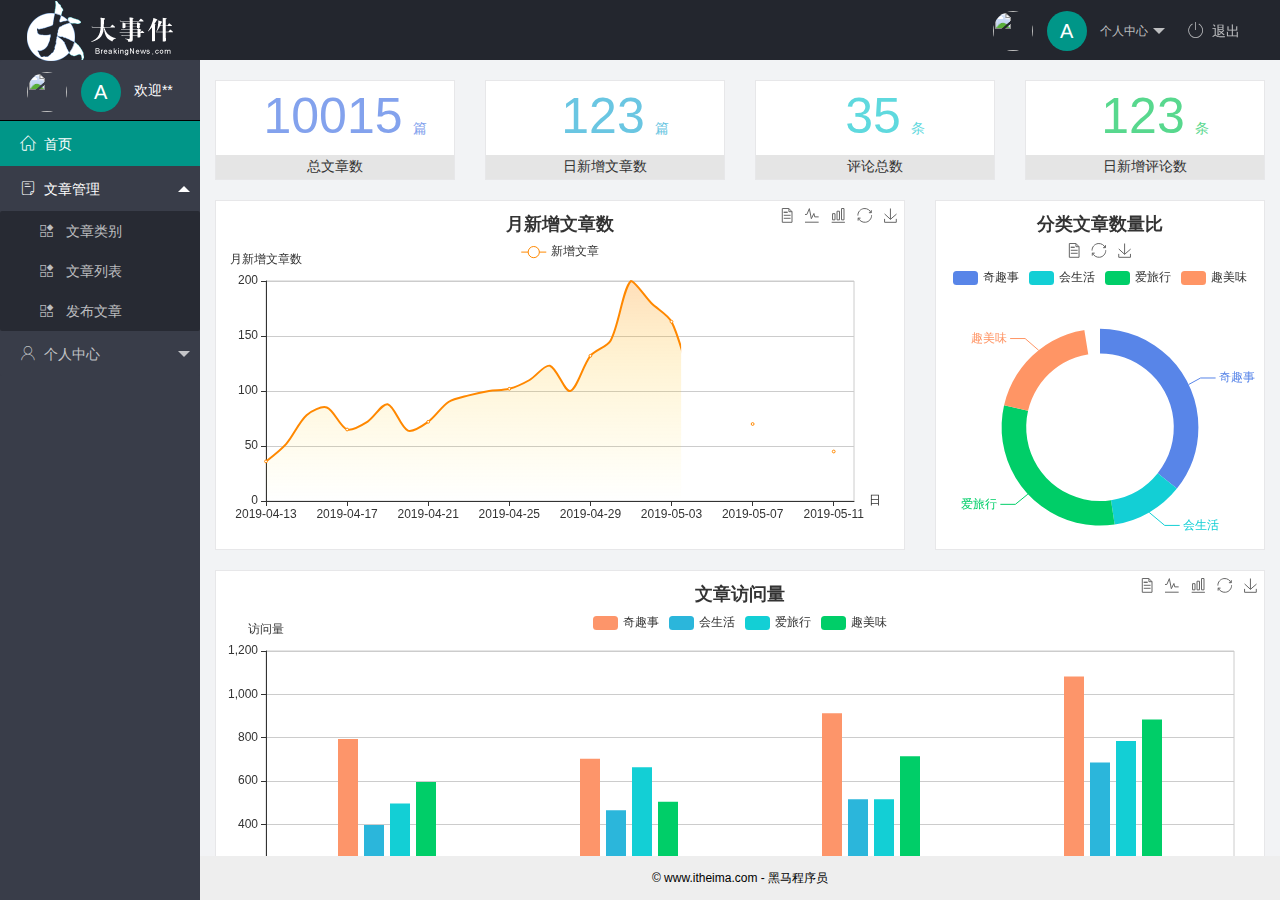
==== commit 8fd7434d: "个人中心完成" ====
--- a/index.html
+++ b/index.html
@@ -29,9 +29,9 @@
             个人中心
           </a>
           <dl class="layui-nav-child">
-            <dd><a href="">基本资料</a></dd>
-            <dd><a href="">更换头像</a></dd>
-            <dd><a href="">重置密码</a></dd>
+            <dd><a href="/user/user_info.html" target="fm">基本资料</a></dd>
+            <dd><a href="/user/user_avatar.html" target="fm">更换头像</a></dd>
+            <dd><a href="/user/user_pwd.html" target="fm">重置密码</a></dd>
           </dl>
         </li>
         <li class="layui-nav-item"><a href="javascript:;" id="btnLogout"><span
@@ -61,9 +61,9 @@
           <li class="layui-nav-item">
             <a href="javascript:;"><span class="iconfont icon-user"></span>个人中心</a>
             <dl class="layui-nav-child">
-              <dd><a href="javascript:;"><i class="layui-icon layui-icon-app"></i> 基本资料</a></dd>
-              <dd><a href="javascript:;"><i class="layui-icon layui-icon-app"></i> 更换头像</a></dd>
-              <dd><a href="javascript:;"><i class="layui-icon layui-icon-app"></i> 重置密码</a></dd>
+              <dd><a href="/user/user_info.html" target="fm"><i class="layui-icon layui-icon-app"></i> 基本资料</a></dd>
+              <dd><a href="/user/user_avatar.html" target="fm"><i class="layui-icon layui-icon-app"></i> 更换头像</a></dd>
+              <dd><a href="/user/user_pwd.html" target="fm"><i class="layui-icon layui-icon-app"></i> 重置密码</a></dd>
             </dl>
           </li>
 
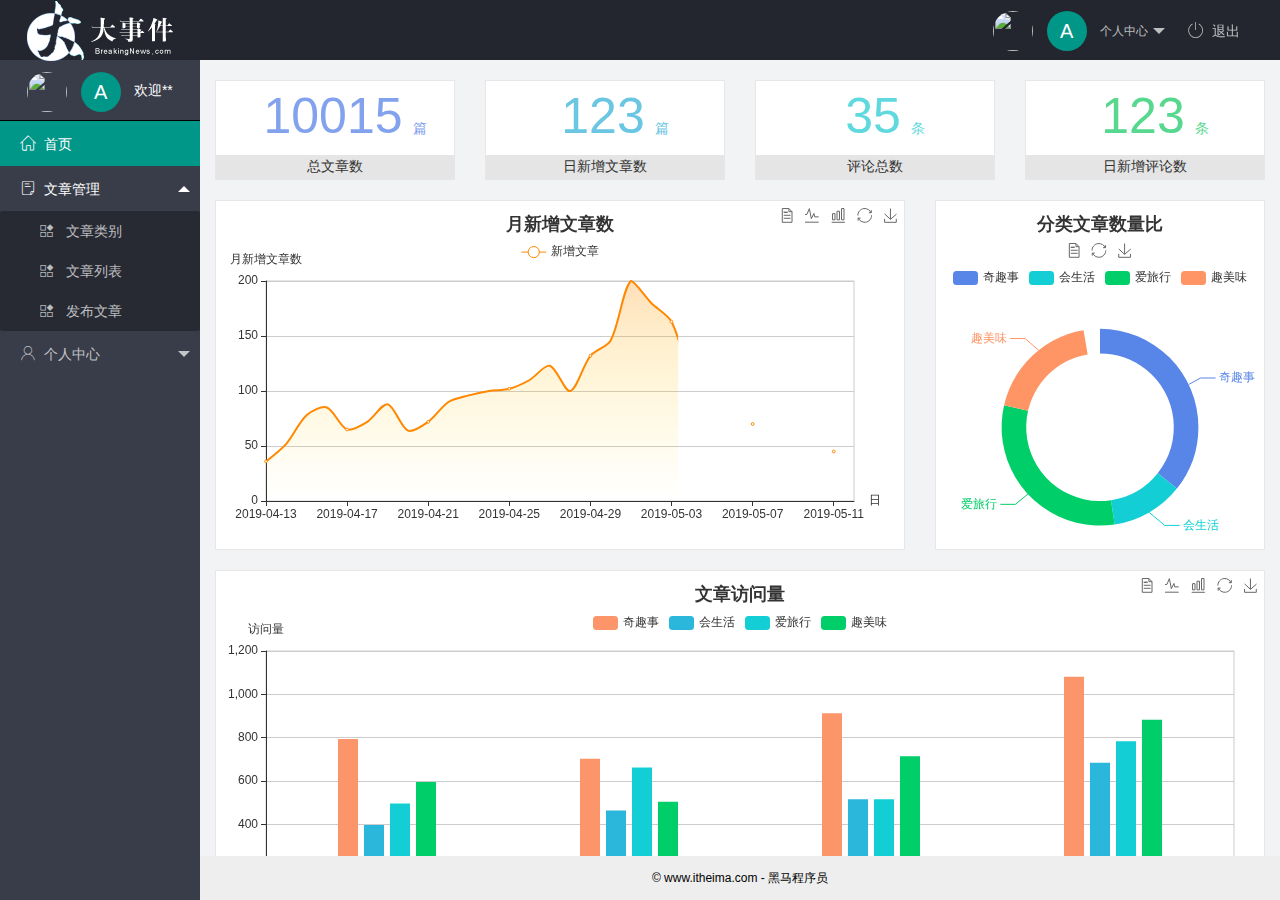
==== commit 545c0e3c: "文章管理功能完成" ====
--- a/index.html
+++ b/index.html
@@ -53,9 +53,9 @@
           <li class="layui-nav-item layui-nav-itemed">
             <a class="" href="javascript:;"><span class="iconfont icon-16"></span>文章管理</a>
             <dl class="layui-nav-child">
-              <dd><a href="javascript:;"><i class="layui-icon layui-icon-app"></i> 文章类别</a></dd>
-              <dd><a href="javascript:;"><i class="layui-icon layui-icon-app"></i> 文章列表</a></dd>
-              <dd><a href="javascript:;"><i class="layui-icon layui-icon-app"></i> 发布文章</a></dd>
+              <dd><a href="/article/art_cate.html" target="fm"><i class="layui-icon layui-icon-app"></i> 文章类别</a></dd>
+              <dd><a id="art_list" href="/article/art_list.html" target="fm"><i class="layui-icon layui-icon-app"></i> 文章列表</a></dd>
+              <dd><a href="/article/art_pub.html" target="fm"><i class="layui-icon layui-icon-app"></i> 发布文章</a></dd>
             </dl>
           </li>
           <li class="layui-nav-item">
